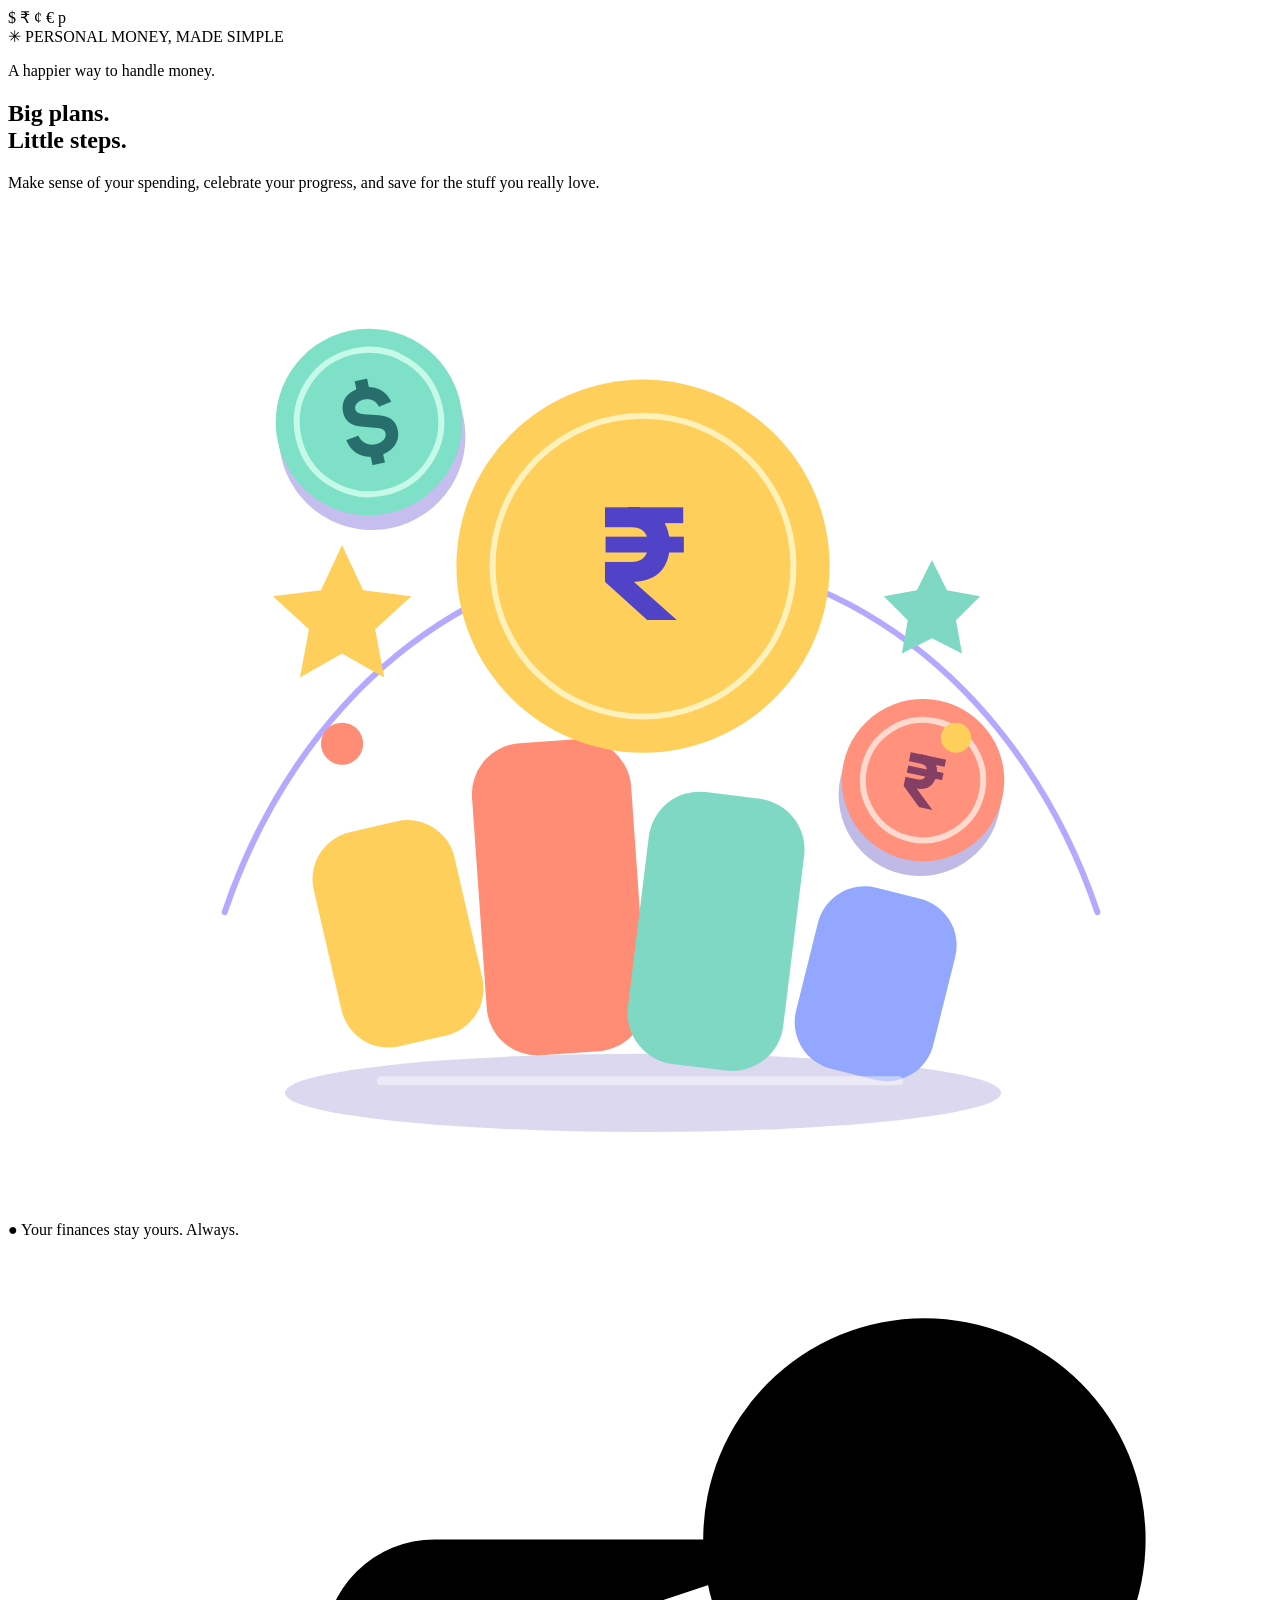
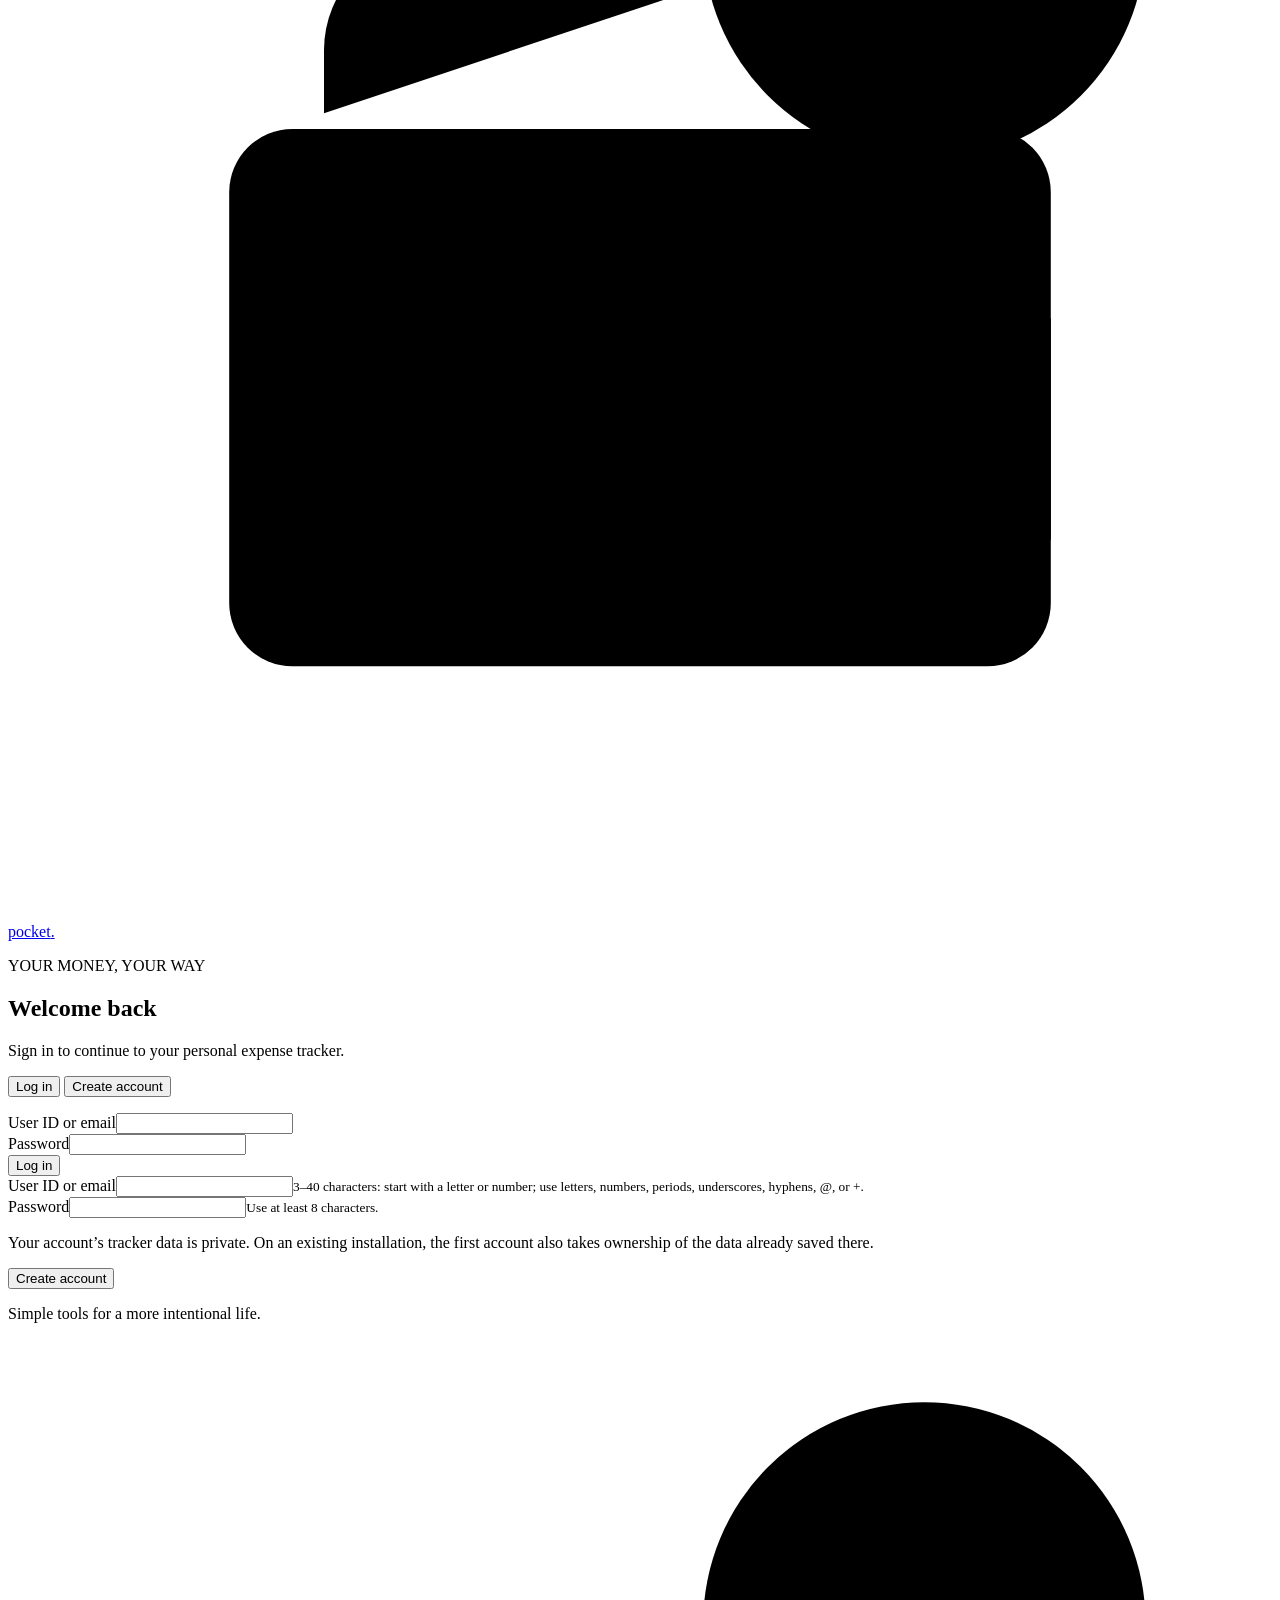
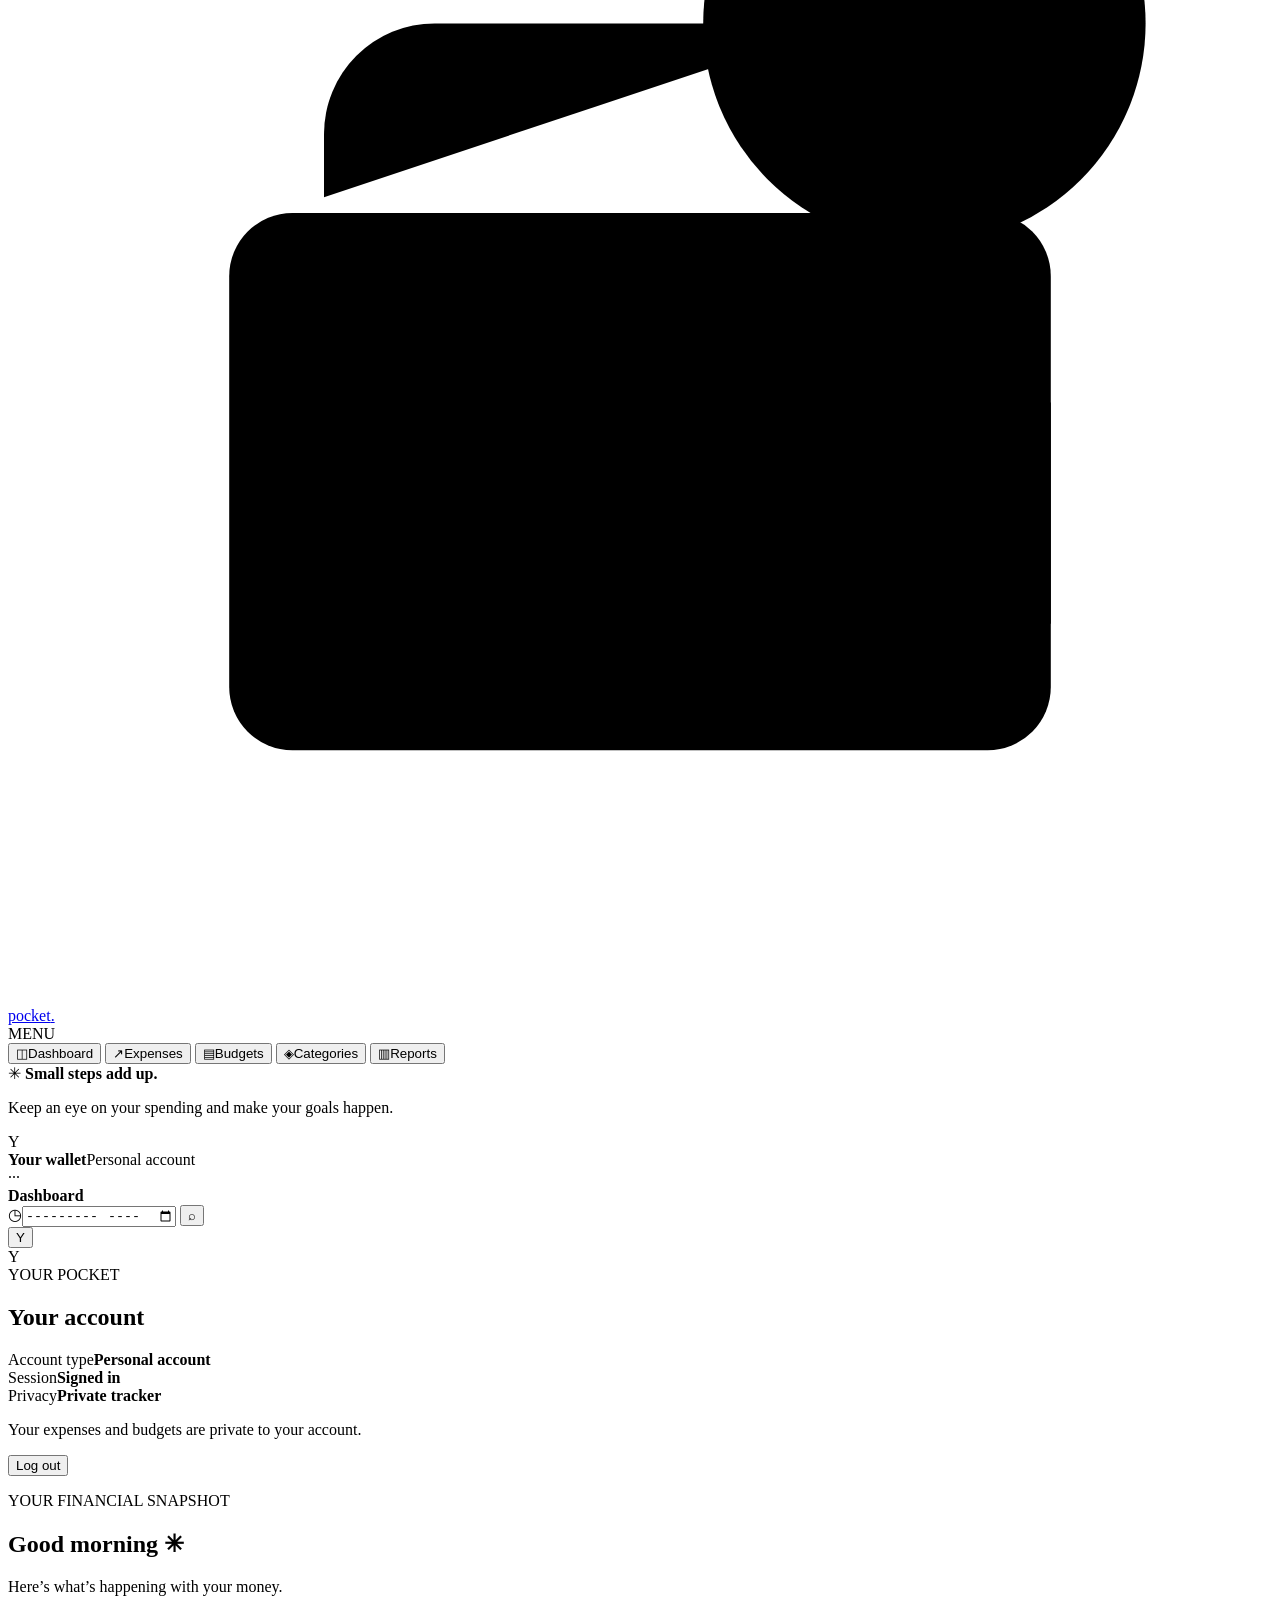
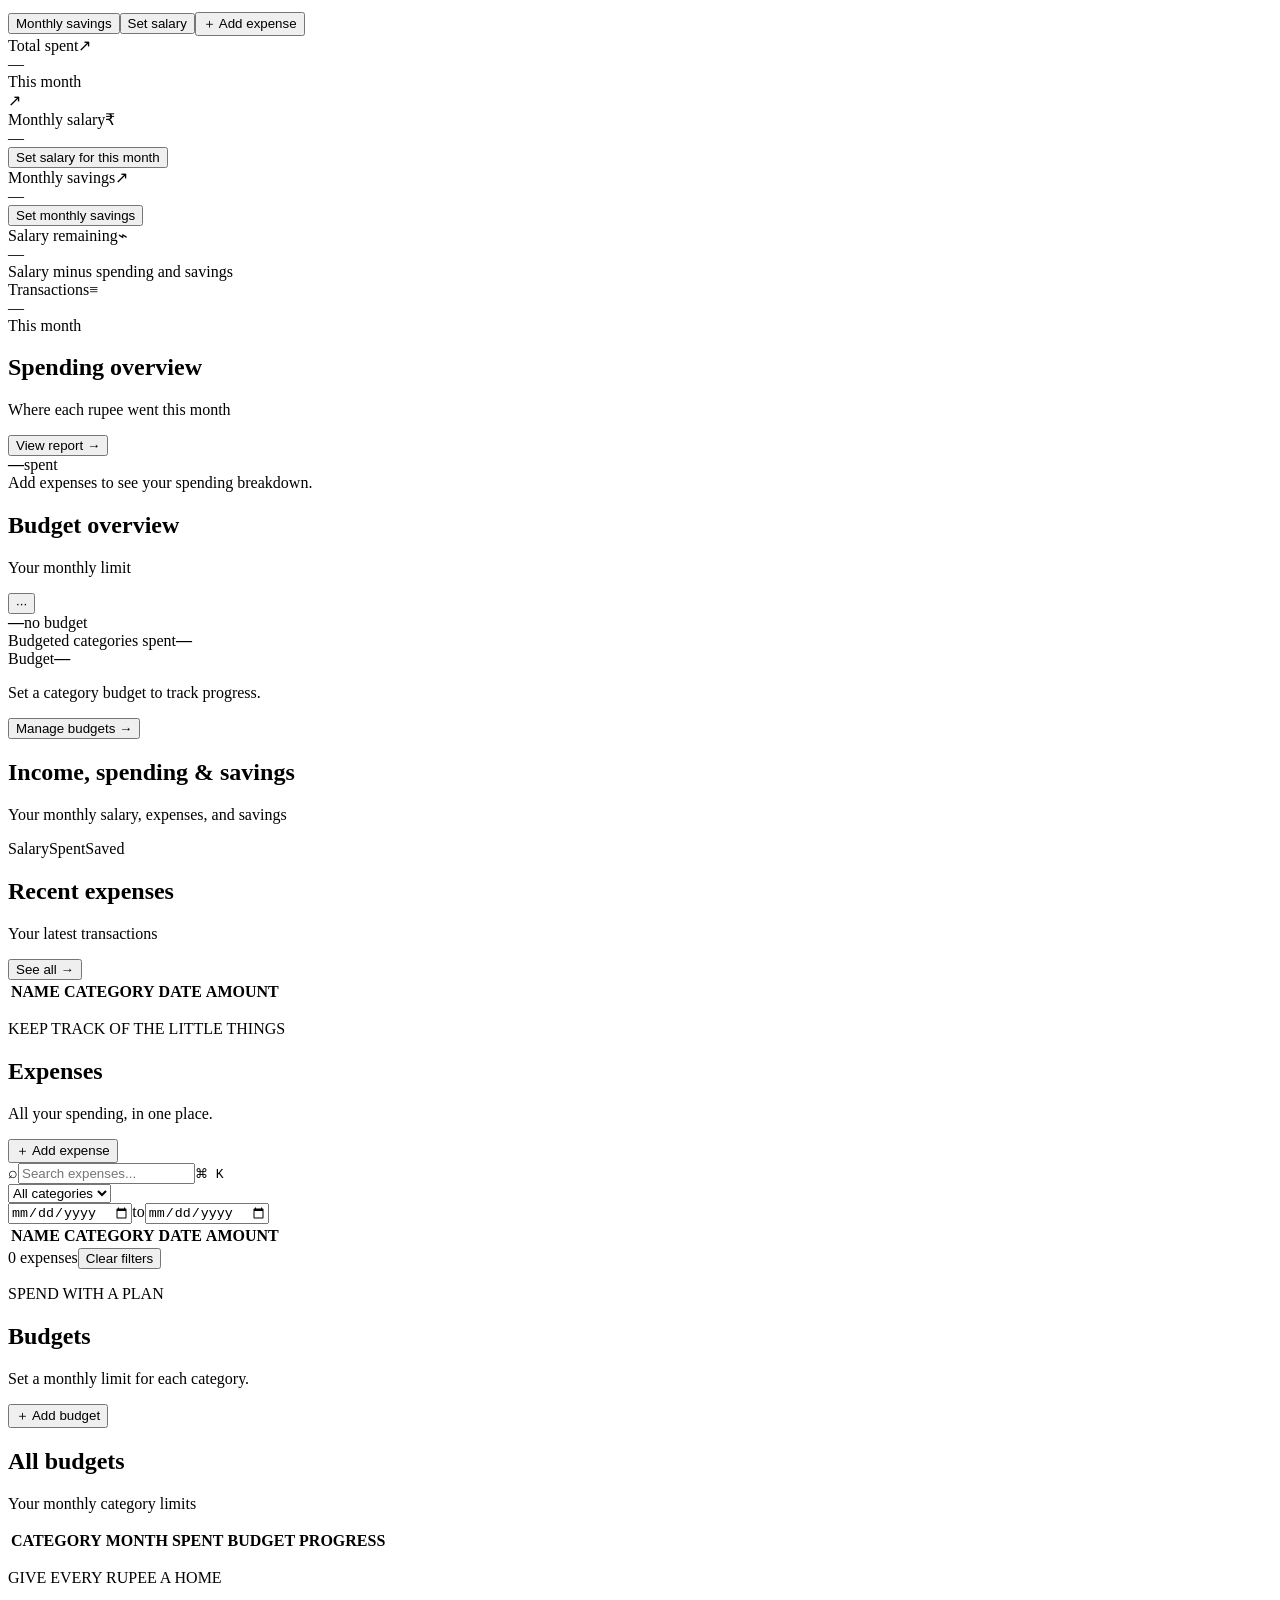
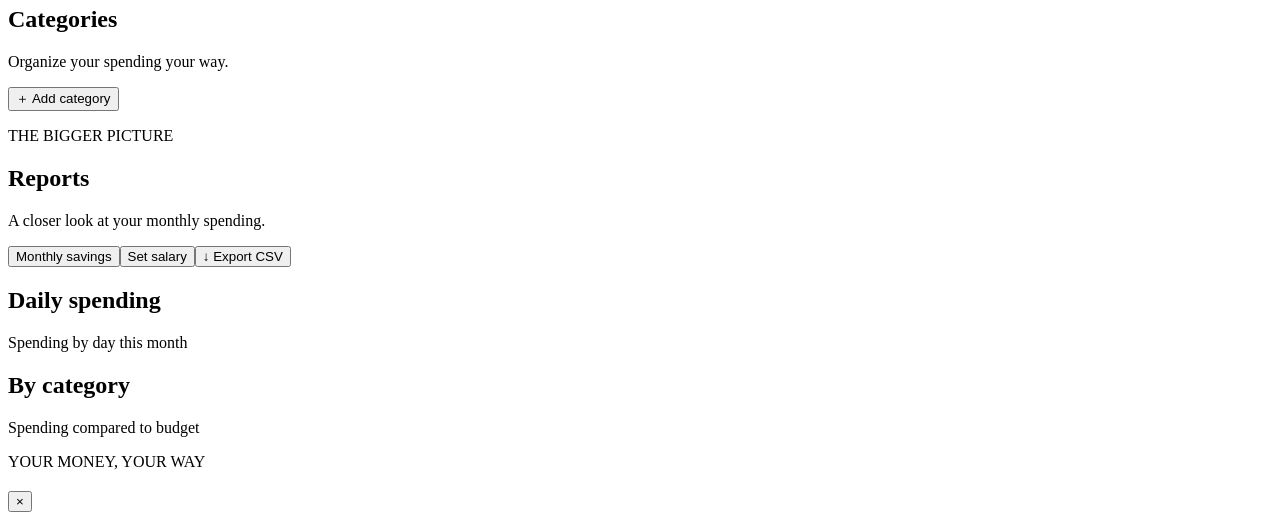
==== static/index.html @ 82951a08 "Initial commit" ====
<!doctype html>
<html lang="en">
  <head>
    <meta charset="UTF-8" />
    <meta name="viewport" content="width=device-width, initial-scale=1.0" />
    <meta name="theme-color" content="#ffffff" />
    <title>Pocket — Expense & Budget Tracker</title>
    <link rel="preconnect" href="https://fonts.googleapis.com" />
    <link rel="preconnect" href="https://fonts.gstatic.com" crossorigin />
    <link href="https://fonts.googleapis.com/css2?family=DM+Sans:wght@400;500;600;700&family=Manrope:wght@400;500;600;700;800&display=swap" rel="stylesheet" />
    <link rel="stylesheet" href="/styles.css" />
  </head>
  <body>
    <section class="auth-screen" id="auth-screen">
      <div class="auth-layout">
        <aside class="auth-story" aria-label="About Pocket">
          <span class="currency-float currency-float-dollar" aria-hidden="true">$</span>
          <span class="currency-float currency-float-rupee" aria-hidden="true">₹</span>
          <span class="currency-float currency-float-cent" aria-hidden="true">¢</span>
          <span class="currency-float currency-float-euro" aria-hidden="true">€</span>
          <span class="currency-float currency-float-paisa" aria-hidden="true">p</span>
          <div class="story-topline"><span class="story-spark">✳</span> PERSONAL MONEY, MADE SIMPLE</div>
          <div class="story-copy">
            <p class="story-kicker">A happier way to handle money.</p>
            <h2>Big plans.<br />Little steps.</h2>
            <p>Make sense of your spending, celebrate your progress, and save for the stuff you really love.</p>
          </div>
          <div class="story-illustration" aria-hidden="true">
            <svg class="story-art" viewBox="0 0 420 330" role="presentation">
              <ellipse cx="211" cy="294" rx="119" ry="13" fill="#382aa5" fill-opacity=".18" />
              <path d="M72 234c24-71 81-118 145-118s121 47 145 118" fill="none" stroke="#b5a8ff" stroke-linecap="round" stroke-width="2" />
              <path d="M91 248c21-48 66-79 126-79s105 31 126 79" fill="none" stroke="#ffffff" stroke-opacity=".22" stroke-linecap="round" stroke-width="2" />
              <rect x="98" y="211" width="48" height="73" rx="16" transform="rotate(-13 98 211)" fill="#ffcf5c" />
              <rect x="153" y="179" width="53" height="104" rx="17" transform="rotate(-4 153 179)" fill="#ff8c75" />
              <rect x="215" y="192" width="52" height="91" rx="17" transform="rotate(7 215 192)" fill="#7ed8c3" />
              <rect x="273" y="222" width="47" height="62" rx="16" transform="rotate(14 273 222)" fill="#93a7ff" />
              <circle cx="211" cy="119" r="62" fill="#ffcf5c" />
              <circle cx="211" cy="119" r="50" fill="none" stroke="#fff1b9" stroke-width="2" />
              <text x="211" y="137" fill="#5143c7" font-family="Manrope, sans-serif" font-size="52" font-weight="800" text-anchor="middle">₹</text>
              <g transform="rotate(-12 121 76)">
                <circle cx="121" cy="76" r="31" fill="#5947d0" fill-opacity=".35" />
                <circle cx="121" cy="71" r="31" fill="#7ee0c6" />
                <circle cx="121" cy="71" r="24" fill="none" stroke="#d7fff2" stroke-opacity=".8" stroke-width="2" />
                <text x="121" y="82" fill="#286e6c" font-family="Manrope, sans-serif" font-size="31" font-weight="800" text-anchor="middle">$</text>
              </g>
              <g transform="rotate(12 303 195)">
                <circle cx="303" cy="195" r="27" fill="#493ab8" fill-opacity=".35" />
                <circle cx="303" cy="190" r="27" fill="#ff917d" />
                <circle cx="303" cy="190" r="20" fill="none" stroke="#ffe2d8" stroke-opacity=".9" stroke-width="2" />
                <text x="303" y="199" fill="#853f65" font-family="Manrope, sans-serif" font-size="24" font-weight="800" text-anchor="middle">₹</text>
              </g>
              <path d="m111 112 7 15 16 2-12 11 3 16-14-8-14 8 3-16-12-11 16-2Z" fill="#ffcf5c" />
              <path d="m307 117 5 10 11 2-8 8 2 11-10-5-10 5 2-11-8-8 11-2Z" fill="#7ed8c3" />
              <circle cx="111" cy="178" r="7" fill="#ff8c75" />
              <circle cx="315" cy="176" r="5" fill="#ffcf5c" />
              <path d="M124 290h172" stroke="#ffffff" stroke-opacity=".45" stroke-linecap="round" stroke-width="3" />
            </svg>
          </div>
          <p class="story-footer"><span>●</span> Your finances stay yours. Always.</p>
        </aside>
        <div class="auth-card">
          <a class="brand auth-brand" href="#" aria-label="Pocket">
            <span class="brand-mark" aria-hidden="true">
              <svg viewBox="0 0 40 40" role="img">
                <path d="M10 14.5v-2A3.5 3.5 0 0 1 13.5 9h13" />
                <path d="M9 15h22a2 2 0 0 1 2 2v13a2 2 0 0 1-2 2H9a2 2 0 0 1-2-2V17a2 2 0 0 1 2-2Z" />
                <path d="M25 21h8v7h-8a3.5 3.5 0 0 1 0-7Z" />
                <circle cx="26" cy="24.5" r="1" class="brand-coin-dot" />
                <circle cx="29" cy="9" r="7" class="brand-coin" />
                <path d="M26 6.5h6M26 8.7h6M27.2 6.6c2.7 0 2.7 4.3 0 4.3h-1l3.7 3.2" class="brand-rupee" />
              </svg>
            </span><span>pocket<span class="brand-dot">.</span></span>
          </a>
          <p class="eyebrow">YOUR MONEY, YOUR WAY</p>
          <h1 id="auth-heading">Welcome back</h1>
          <p class="auth-subheading" id="auth-subheading">Sign in to continue to your personal expense tracker.</p>
          <div class="auth-tabs" role="tablist" aria-label="Account access">
            <button class="auth-tab active" type="button" data-auth-mode="login" role="tab" aria-selected="true">Log in</button>
            <button class="auth-tab" type="button" data-auth-mode="register" role="tab" aria-selected="false">Create account</button>
          </div>
          <p class="auth-message" id="auth-message" role="alert"></p>
          <form id="auth-login-form" class="auth-form">
            <div class="field"><label for="login-user-id">User ID or email</label><input id="login-user-id" name="user_id" autocomplete="username" required /></div>
            <div class="field"><label for="login-password">Password</label><input id="login-password" name="password" type="password" autocomplete="current-password" required /></div>
            <button class="button button-primary full-button" type="submit">Log in</button>
          </form>
          <form id="auth-register-form" class="auth-form hidden">
            <div class="field"><label for="register-user-id">User ID or email</label><input id="register-user-id" name="user_id" autocomplete="username" minlength="3" maxlength="40" required /><small class="form-help">3–40 characters: start with a letter or number; use letters, numbers, periods, underscores, hyphens, @, or +.</small></div>
            <div class="field"><label for="register-password">Password</label><input id="register-password" name="password" type="password" autocomplete="new-password" minlength="8" maxlength="128" required /><small class="form-help">Use at least 8 characters.</small></div>
            <p class="auth-data-note">Your account’s tracker data is private. On an existing installation, the first account also takes ownership of the data already saved there.</p>
            <button class="button button-primary full-button" type="submit">Create account</button>
          </form>
          <p class="auth-footnote">Simple tools for a more intentional life.</p>
        </div>
      </div>
    </section>
    <div class="app-shell hidden" id="app-shell">
      <aside class="sidebar">
        <a class="brand" href="#" data-page="dashboard" aria-label="Pocket home">
          <span class="brand-mark" aria-hidden="true">
            <svg viewBox="0 0 40 40" role="img">
              <path d="M10 14.5v-2A3.5 3.5 0 0 1 13.5 9h13" />
              <path d="M9 15h22a2 2 0 0 1 2 2v13a2 2 0 0 1-2 2H9a2 2 0 0 1-2-2V17a2 2 0 0 1 2-2Z" />
              <path d="M25 21h8v7h-8a3.5 3.5 0 0 1 0-7Z" />
              <circle cx="26" cy="24.5" r="1" class="brand-coin-dot" />
              <circle cx="29" cy="9" r="7" class="brand-coin" />
              <path d="M26 6.5h6M26 8.7h6M27.2 6.6c2.7 0 2.7 4.3 0 4.3h-1l3.7 3.2" class="brand-rupee" />
            </svg>
          </span><span>pocket<span class="brand-dot">.</span></span>
        </a>
        <div class="sidebar-label">MENU</div>
        <nav class="nav-list" aria-label="Main navigation">
          <button class="nav-item active" data-page="dashboard"><span class="nav-icon">◫</span>Dashboard</button>
          <button class="nav-item" data-page="expenses"><span class="nav-icon">↗</span>Expenses</button>
          <button class="nav-item" data-page="budgets"><span class="nav-icon">▤</span>Budgets</button>
          <button class="nav-item" data-page="categories"><span class="nav-icon">◈</span>Categories</button>
          <button class="nav-item" data-page="reports"><span class="nav-icon">▥</span>Reports</button>
        </nav>
        <div class="sidebar-bottom">
          <div class="tip-card">
            <span class="tip-spark">✳</span>
            <strong>Small steps add up.</strong>
            <p>Keep an eye on your spending and make your goals happen.</p>
          </div>
          <div class="profile">
            <div class="avatar">Y</div><div><strong>Your wallet</strong><span>Personal account</span></div>
            <span class="profile-menu">···</span>
          </div>
        </div>
      </aside>

      <main class="main-content">
        <header class="topbar">
          <div class="breadcrumb"><strong id="breadcrumb-page">Dashboard</strong></div>
          <div class="topbar-actions">
            <label class="month-picker"><span>◷</span><input id="month-picker" type="month" aria-label="Select month" /></label>
            <button class="icon-button" id="top-search-button" aria-label="Search expenses">⌕</button>
            <div class="account-menu">
              <button class="top-avatar" id="account-menu-button" type="button" aria-label="Open account information" aria-haspopup="true" aria-expanded="false" aria-controls="account-popover">Y</button>
              <section class="account-popover hidden" id="account-popover" aria-labelledby="account-user-id">
                <div class="account-popover-heading">
                  <span class="account-avatar-large" id="account-avatar-large">Y</span>
                  <div><span class="account-greeting">YOUR POCKET</span><h2 id="account-user-id">Your account</h2></div>
                </div>
                <div class="account-details">
                  <div><span>Account type</span><strong>Personal account</strong></div>
                  <div><span>Session</span><strong><i class="session-indicator"></i>Signed in</strong></div>
                  <div><span>Privacy</span><strong>Private tracker</strong></div>
                </div>
                <p class="account-note">Your expenses and budgets are private to your account.</p>
              </section>
            </div>
            <button class="button button-outline" id="logout-button" type="button">Log out</button>
          </div>
        </header>

        <section class="page-view" id="page-dashboard">
          <div class="page-heading">
            <div><p class="eyebrow" id="today-label">YOUR FINANCIAL SNAPSHOT</p><h1>Good morning <span class="wave">✳</span></h1><p class="subheading">Here’s what’s happening with your money.</p></div>
            <div class="heading-actions"><button class="button button-outline" data-action="set-savings">Monthly savings</button><button class="button button-outline" data-action="set-salary">Set salary</button><button class="button button-primary" data-action="add-expense"><span>＋</span> Add expense</button></div>
          </div>
          <div class="stat-grid">
            <article class="stat-card accent-card"><div class="stat-top"><span>Total spent</span><span class="stat-icon">↗</span></div><div class="stat-value" id="stat-spent">—</div><div class="stat-foot"><span class="dot dot-coral"></span> This month</div><div class="stat-watermark">↗</div></article>
            <article class="stat-card"><div class="stat-top"><span>Monthly salary</span><span class="stat-icon icon-lilac">₹</span></div><div class="stat-value" id="stat-salary">—</div><div class="stat-foot"><span class="dot dot-lilac"></span><button class="stat-link" id="salary-foot" data-action="set-salary">Set salary for this month</button></div></article>
            <article class="stat-card"><div class="stat-top"><span>Monthly savings</span><span class="stat-icon icon-mint">↗</span></div><div class="stat-value" id="stat-savings">—</div><div class="stat-foot"><span class="dot dot-mint"></span><button class="stat-link" id="savings-foot" data-action="set-savings">Set monthly savings</button></div></article>
            <article class="stat-card"><div class="stat-top"><span>Salary remaining</span><span class="stat-icon icon-mint">⌁</span></div><div class="stat-value" id="stat-remaining">—</div><div class="stat-foot"><span class="dot dot-mint"></span><span id="remaining-foot">Salary minus spending and savings</span></div></article>
            <article class="stat-card"><div class="stat-top"><span>Transactions</span><span class="stat-icon icon-yellow">≡</span></div><div class="stat-value" id="stat-count">—</div><div class="stat-foot"><span class="dot dot-yellow"></span> This month</div></article>
          </div>
          <div class="dashboard-grid">
            <article class="panel spending-panel">
              <div class="panel-heading"><div><h2>Spending overview</h2><p>Where each rupee went this month</p></div><button class="text-button" data-page="reports">View report <span>→</span></button></div>
              <div class="chart-area"><div class="donut-wrap"><div class="donut" id="dashboard-donut"><div class="donut-center"><strong id="donut-total">—</strong><span>spent</span></div></div></div><div class="legend" id="dashboard-legend"><div class="empty-note">Add expenses to see your spending breakdown.</div></div></div>
            </article>
            <article class="panel budget-panel">
              <div class="panel-heading"><div><h2>Budget overview</h2><p>Your monthly limit</p></div><button class="more-button" data-page="budgets">···</button></div>
              <div class="budget-circle" id="budget-circle" role="img" aria-label="No budget set"><div><strong id="budget-percent">—</strong><span id="budget-percent-label">no budget</span></div></div>
              <div class="budget-summary"><span><i class="dot dot-coral"></i>Budgeted categories spent</span><strong id="budget-spent">—</strong></div>
              <div class="budget-summary"><span><i class="dot dot-light"></i>Budget</span><strong id="budget-total">—</strong></div>
              <p class="budget-status" id="budget-status">Set a category budget to track progress.</p>
              <button class="button button-soft full-button" data-page="budgets">Manage budgets <span>→</span></button>
            </article>
          </div>
          <article class="panel trend-panel">
            <div class="panel-heading"><div><h2>Income, spending & savings</h2><p>Your monthly salary, expenses, and savings</p></div><div class="trend-legend"><span><i class="trend-key trend-key-income"></i>Salary</span><span><i class="trend-key trend-key-spent"></i>Spent</span><span><i class="trend-key trend-key-savings"></i>Saved</span></div></div>
            <div class="trend-chart" id="trend-chart" aria-label="Monthly salary, spending, and savings for the last six months"></div>
          </article>
          <article class="panel recent-panel">
            <div class="panel-heading"><div><h2>Recent expenses</h2><p>Your latest transactions</p></div><button class="text-button" data-page="expenses">See all <span>→</span></button></div>
            <div class="table-wrap"><table><thead><tr><th>NAME</th><th>CATEGORY</th><th>DATE</th><th>AMOUNT</th><th></th></tr></thead><tbody id="recent-body"></tbody></table></div>
          </article>
        </section>

        <section class="page-view hidden" id="page-expenses">
          <div class="page-heading"><div><p class="eyebrow">KEEP TRACK OF THE LITTLE THINGS</p><h1>Expenses</h1><p class="subheading">All your spending, in one place.</p></div><button class="button button-primary" data-action="add-expense"><span>＋</span> Add expense</button></div>
          <article class="panel list-panel">
            <div class="toolbar"><div class="search-box"><span>⌕</span><input id="expense-search" placeholder="Search expenses..." /><kbd>⌘ K</kbd></div><select id="category-filter" aria-label="Filter by category"><option value="">All categories</option></select><div class="date-filter"><input id="date-from" type="date" aria-label="From date" /><span>to</span><input id="date-to" type="date" aria-label="To date" /></div></div>
            <div class="table-wrap"><table><thead><tr><th>NAME</th><th>CATEGORY</th><th>DATE</th><th>AMOUNT</th><th></th></tr></thead><tbody id="expenses-body"></tbody></table></div>
            <div class="table-footer"><span id="expense-count-label">0 expenses</span><button class="button button-small button-outline" data-action="clear-filters">Clear filters</button></div>
          </article>
        </section>

        <section class="page-view hidden" id="page-budgets">
          <div class="page-heading"><div><p class="eyebrow">SPEND WITH A PLAN</p><h1>Budgets</h1><p class="subheading">Set a monthly limit for each category.</p></div><button class="button button-primary" data-action="add-budget"><span>＋</span> Add budget</button></div>
          <div class="budget-summary-cards" id="budget-summary-cards"></div>
          <article class="panel list-panel"><div class="panel-heading standalone-heading"><div><h2>All budgets</h2><p id="budget-month-label">Your monthly category limits</p></div></div><div class="table-wrap"><table><thead><tr><th>CATEGORY</th><th>MONTH</th><th>SPENT</th><th>BUDGET</th><th>PROGRESS</th><th></th></tr></thead><tbody id="budgets-body"></tbody></table></div></article>
        </section>

        <section class="page-view hidden" id="page-categories">
          <div class="page-heading"><div><p class="eyebrow">GIVE EVERY RUPEE A HOME</p><h1>Categories</h1><p class="subheading">Organize your spending your way.</p></div><button class="button button-primary" data-action="add-category"><span>＋</span> Add category</button></div>
          <div class="category-grid" id="category-grid"></div>
        </section>

        <section class="page-view hidden" id="page-reports">
          <div class="page-heading"><div><p class="eyebrow">THE BIGGER PICTURE</p><h1>Reports</h1><p class="subheading">A closer look at your monthly spending.</p></div><div class="heading-actions"><button class="button button-outline" data-action="set-savings">Monthly savings</button><button class="button button-outline" data-action="set-salary">Set salary</button><button class="button button-outline" id="download-report">↓ Export CSV</button></div></div>
          <div class="report-stats" id="report-stats"></div>
          <div class="report-grid"><article class="panel report-chart-panel"><div class="panel-heading"><div><h2>Daily spending</h2><p>Spending by day this month</p></div></div><div class="bar-chart" id="daily-chart"></div></article><article class="panel report-category-panel"><div class="panel-heading"><div><h2>By category</h2><p>Spending compared to budget</p></div></div><div id="report-categories"></div></article></div>
        </section>
      </main>
    </div>

    <div class="modal-backdrop hidden" id="modal-backdrop">
      <section class="modal" role="dialog" aria-modal="true" aria-labelledby="modal-title">
        <div class="modal-header"><div><p class="eyebrow" id="modal-eyebrow">YOUR MONEY, YOUR WAY</p><h2 id="modal-title"></h2></div><button class="modal-close" id="modal-close" aria-label="Close">×</button></div>
        <div id="modal-content"></div>
      </section>
    </div>
    <div class="toast" id="toast" role="status"></div>
    <script src="/app.js"></script>
  </body>
</html>
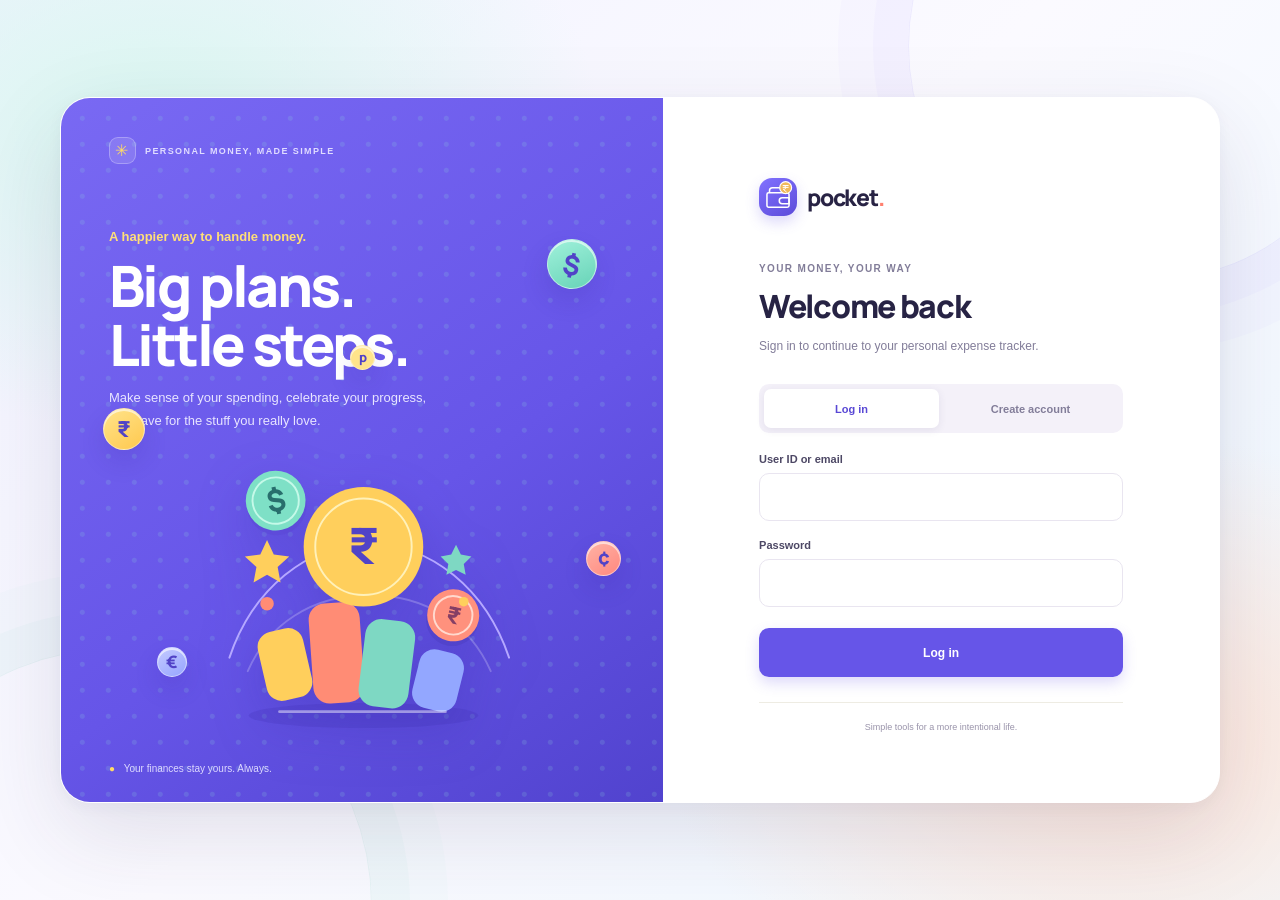
==== commit cf6af196: "Prepare frontend for GitHub Pages" ====
--- a/static/index.html
+++ b/static/index.html
@@ -8,7 +8,7 @@
     <link rel="preconnect" href="https://fonts.googleapis.com" />
     <link rel="preconnect" href="https://fonts.gstatic.com" crossorigin />
     <link href="https://fonts.googleapis.com/css2?family=DM+Sans:wght@400;500;600;700&family=Manrope:wght@400;500;600;700;800&display=swap" rel="stylesheet" />
-    <link rel="stylesheet" href="/styles.css" />
+    <link rel="stylesheet" href="styles.css" />
   </head>
   <body>
     <section class="auth-screen" id="auth-screen">
@@ -225,6 +225,6 @@
       </section>
     </div>
     <div class="toast" id="toast" role="status"></div>
-    <script src="/app.js"></script>
+    <script src="app.js"></script>
   </body>
 </html>
--- a/static/styles.css
+++ b/static/styles.css
@@ -0,0 +1,1788 @@
+:root {
+  font-family: "DM Sans", sans-serif;
+  color: #242633;
+  background: #f7f8fc;
+  font-synthesis: none;
+  text-rendering: optimizeLegibility;
+  --ink: #242633;
+  --muted: #9295a4;
+  --line: #eeeff4;
+  --purple: #7063e8;
+  --purple-dark: #5f52d6;
+  --coral: #f18b75;
+  --surface: #fff;
+}
+
+* { box-sizing: border-box; }
+body { margin: 0; min-width: 320px; min-height: 100vh; }
+button, input, select { font: inherit; }
+button { cursor: pointer; }
+button:focus-visible, input:focus-visible, select:focus-visible { outline: 3px solid #aaa2ff; outline-offset: 2px; }
+.hidden { display: none !important; }
+.app-shell { min-height: 100vh; }
+.auth-screen { display: grid; min-height: 100vh; place-items: center; padding: 24px; background: radial-gradient(ellipse at top left, #eeecff 0, transparent 42%), #f7f8fc; }
+.auth-card { width: min(100%, 420px); padding: 32px; border: 1px solid #efeff4; border-radius: 16px; background: white; box-shadow: 0 18px 55px #302a6810; }
+.auth-brand { margin: 0 0 35px; }
+.auth-card h1 { margin-bottom: 8px; }
+.auth-subheading { margin: 0; color: #9295a4; font-size: 12px; line-height: 1.6; }
+.auth-tabs { display: grid; grid-template-columns: 1fr 1fr; gap: 5px; margin: 24px 0 20px; padding: 4px; border-radius: 9px; background: #f5f5f9; }
+.auth-tab { min-height: 36px; border: 0; border-radius: 7px; background: transparent; color: #858694; font-size: 11px; font-weight: 600; }
+.auth-tab.active { background: white; color: var(--purple); box-shadow: 0 1px 4px #26243b12; }
+.auth-message { min-height: 0; margin: 0; color: #a63d3d; font-size: 11px; line-height: 1.5; }
+.auth-message:not(:empty) { margin: -5px 0 14px; }
+.auth-form { display: grid; gap: 16px; }
+.auth-form .field { gap: 8px; }
+.auth-form .field label { font-size: 11px; }
+.auth-form .field input { min-height: 43px; font-size: 12px; }
+.auth-data-note { margin: 0; color: #9295a4; font-size: 10px; line-height: 1.6; }
+.auth-form .full-button { width: 100%; margin-top: 4px; }
+.sidebar { position: fixed; inset: 0 auto 0 0; z-index: 4; display: flex; width: 248px; flex-direction: column; padding: 28px 18px 16px; background: #fff; border-right: 1px solid #f0f0f4; }
+.brand { display: flex; align-items: center; gap: 10px; margin: 0 0 51px 8px; color: #292a37; font: 800 23px Manrope, sans-serif; letter-spacing: -1.1px; text-decoration: none; }
+.brand-mark { display: grid; width: 38px; height: 38px; flex: 0 0 auto; place-items: center; border-radius: 12px; background: linear-gradient(145deg, #8074f0, #6255d7); box-shadow: 0 4px 10px #7063e82e; }
+.brand-mark svg { width: 34px; height: 34px; overflow: visible; fill: none; stroke: #fff; stroke-linecap: round; stroke-linejoin: round; stroke-width: 1.8; }
+.brand-mark .brand-coin { fill: #f0b95b; stroke: #fff; stroke-width: 1.4; }
+.brand-mark .brand-rupee { stroke: #fff; stroke-width: 1.15; }
+.brand-mark .brand-coin-dot { fill: #7063e8; stroke: none; }
+.brand-dot { color: var(--purple); }
+.sidebar-label, .eyebrow { color: #a3a4b1; font-size: 10px; font-weight: 700; letter-spacing: 1.35px; }
+.sidebar-label { margin: 0 0 12px 11px; }
+.nav-list { display: grid; gap: 5px; }
+.nav-item { display: flex; height: 45px; align-items: center; gap: 13px; padding: 0 13px; border: 0; border-radius: 9px; background: transparent; color: #818493; font-size: 13px; font-weight: 600; text-align: left; transition: background .18s, color .18s; }
+.nav-item:hover { background: #f8f7ff; color: var(--purple); }
+.nav-item.active { color: var(--purple); background: #f0efff; }
+.nav-icon { width: 18px; font-size: 18px; text-align: center; }
+.sidebar-bottom { margin-top: auto; }
+.tip-card { position: relative; overflow: hidden; margin: 0 2px 20px; padding: 17px 15px 14px; border-radius: 12px; background: #f5f3ff; }
+.tip-card::after { position: absolute; right: -19px; bottom: -37px; width: 100px; height: 100px; border: 1px solid #e5e0ff; border-radius: 50%; content: ""; }
+.tip-spark { display: block; margin-bottom: 12px; color: var(--purple); font-size: 20px; }
+.tip-card strong { font: 700 12px Manrope, sans-serif; }
+.tip-card p { margin: 6px 0 0; color: #9291a1; font-size: 10px; line-height: 1.7; }
+.profile { display: flex; align-items: center; gap: 10px; padding: 14px 3px 2px; border-top: 1px solid var(--line); }
+.avatar, .top-avatar { display: grid; flex: 0 0 auto; place-items: center; border-radius: 50%; background: #eeeaff; color: var(--purple); font-weight: 700; }
+.avatar { width: 34px; height: 34px; font-size: 13px; }
+.profile strong, .profile span { display: block; }
+.profile strong { font-size: 11px; }
+.profile div:nth-child(2) span { margin-top: 3px; color: #a3a4b1; font-size: 10px; }
+.profile-menu { margin-left: auto; color: #444a8f; font-size: 20px; }
+.main-content { min-height: 100vh; margin-left: 248px; padding: 0 48px 60px; }
+.topbar { display: flex; height: 78px; align-items: center; justify-content: space-between; border-bottom: 1px solid #eeeeF3; }
+.breadcrumb { color: #999ba8; font-size: 11px; }
+.breadcrumb span { margin: 0 8px; color: #c3c4ce; }
+.breadcrumb strong { color: #454653; font-weight: 600; }
+.topbar-actions { display: flex; align-items: center; gap: 16px; }
+.month-picker { display: flex; height: 36px; align-items: center; gap: 8px; padding: 0 10px; border: 1px solid #ebebf1; border-radius: 8px; color: #878998; font-size: 15px; }
+.month-picker input { width: 113px; border: 0; background: transparent; color: #535563; font-size: 11px; }
+.icon-button { width: 34px; height: 34px; border: 0; border-radius: 8px; background: transparent; color: #757789; font-size: 23px; }
+.icon-button:hover { background: #f0efff; color: var(--purple); }
+.top-avatar { width: 33px; height: 33px; font-size: 12px; }
+.page-view { max-width: 1240px; margin: 0 auto; animation: appear .2s ease-out; }
+.page-view.hidden, .modal-backdrop.hidden { display: none; }
+@keyframes appear { from { opacity: .5; transform: translateY(4px); } to { opacity: 1; transform: translateY(0); } }
+.page-heading { display: flex; align-items: center; justify-content: space-between; gap: 20px; margin: 34px 0 25px; }
+.eyebrow { margin: 0 0 8px; }
+h1, h2, p { margin-top: 0; }
+h1 { margin-bottom: 6px; font: 800 27px Manrope, sans-serif; letter-spacing: -.8px; }
+.wave { display: inline-block; color: #f2b958; font-size: 22px; transform: rotate(-15deg); }
+.subheading { margin-bottom: 0; color: #999ba8; font-size: 12px; }
+.button { display: inline-flex; min-height: 39px; align-items: center; justify-content: center; gap: 8px; padding: 0 15px; border: 1px solid transparent; border-radius: 8px; font-size: 11px; font-weight: 700; transition: .15s ease; }
+.button-primary { color: white; background: var(--purple); box-shadow: 0 4px 9px #7063e82b; }
+.button-primary:hover { background: var(--purple-dark); transform: translateY(-1px); }
+.button-primary span { font-size: 17px; font-weight: 400; }
+.button-outline { border-color: #e9e9f0; background: white; color: #636574; }
+.button-outline:hover { border-color: #cbc6ff; color: var(--purple); }
+.button-soft { color: var(--purple); background: #f1f0ff; }
+.button-soft:hover { background: #e9e7ff; }
+.button-small { min-height: 31px; padding: 0 10px; font-size: 10px; }
+.heading-actions { display: flex; align-items: center; gap: 8px; }
+.stat-grid { display: grid; grid-template-columns: repeat(5, minmax(0, 1fr)); gap: 15px; }
+.stat-card { position: relative; overflow: hidden; min-height: 138px; padding: 17px 18px; border: 1px solid #efeff4; border-radius: 11px; background: white; }
+.accent-card { border-color: #7063e8; background: var(--purple); color: #fff; }
+.stat-top { display: flex; align-items: center; justify-content: space-between; color: #8d8f9e; font-size: 11px; font-weight: 500; }
+.accent-card .stat-top { color: #e0ddff; }
+.stat-icon { display: grid; width: 26px; height: 26px; place-items: center; border-radius: 8px; background: #fff0ec; color: #ed886f; font-size: 14px; }
+.icon-lilac { background: #f0eeff; color: #8174eb; }
+.icon-mint { background: #eaf8f1; color: #66b995; }
+.icon-yellow { background: #fff6df; color: #d9ac46; }
+.stat-value { margin: 13px 0 10px; font: 800 23px Manrope, sans-serif; letter-spacing: -.7px; }
+.stat-foot { display: flex; align-items: center; gap: 6px; color: #a0a1ac; font-size: 9px; }
+.stat-link { padding: 0; border: 0; background: transparent; color: inherit; font-size: inherit; text-align: left; }
+.stat-link:hover { color: var(--purple); text-decoration: underline; }
+.accent-card .stat-foot { color: #e0ddff; }
+.dot { display: inline-block; width: 7px; height: 7px; flex: 0 0 auto; border-radius: 50%; }
+.dot-coral { background: var(--coral); }
+.dot-lilac { background: #9388f1; }
+.dot-mint { background: #76c6a2; }
+.dot-yellow { background: #e5bd58; }
+.dot-light { background: #d8d9e3; }
+.stat-watermark { position: absolute; right: 13px; bottom: -11px; color: #ffffff16; font-size: 83px; transform: rotate(-28deg); }
+.dashboard-grid { display: grid; grid-template-columns: minmax(0, 1.7fr) minmax(255px, .9fr); gap: 16px; margin-top: 17px; }
+.panel { border: 1px solid #efeff4; border-radius: 11px; background: var(--surface); }
+.spending-panel, .budget-panel { min-height: 270px; padding: 20px; }
+.panel-heading { display: flex; align-items: flex-start; justify-content: space-between; gap: 12px; }
+.panel-heading h2 { margin: 0 0 5px; font: 700 13px Manrope, sans-serif; letter-spacing: -.15px; }
+.panel-heading p { margin: 0; color: #a0a1ad; font-size: 10px; }
+.text-button, .more-button { border: 0; background: transparent; color: var(--purple); font-size: 10px; font-weight: 600; }
+.text-button span { margin-left: 5px; font-size: 15px; vertical-align: -1px; }
+.more-button { color: #9092a0; font-size: 19px; letter-spacing: 1px; }
+.chart-area { display: flex; min-height: 190px; align-items: center; justify-content: center; gap: 42px; }
+.donut-wrap { display: grid; width: 155px; height: 155px; flex: 0 0 auto; place-items: center; }
+.donut { display: grid; width: 150px; height: 150px; place-items: center; border-radius: 50%; background: conic-gradient(#eeeff4 0 100%); }
+.donut-center { display: flex; width: 104px; height: 104px; flex-direction: column; align-items: center; justify-content: center; border-radius: 50%; background: #fff; }
+.donut-center strong { max-width: 90px; overflow: hidden; font: 800 19px Manrope, sans-serif; letter-spacing: -.7px; text-overflow: ellipsis; }
+.donut-center span, .budget-circle span { margin-top: 3px; color: #a0a1ad; font-size: 9px; }
+.legend { display: grid; min-width: 145px; gap: 11px; }
+.legend-item { display: flex; align-items: center; gap: 7px; color: #777988; font-size: 10px; }
+.legend-item strong { margin-left: auto; color: #454653; font-size: 10px; }
+.legend-item strong small { color: #a0a1ad; font-size: 8px; font-weight: 500; }
+.empty-note { max-width: 190px; color: #a0a1ad; font-size: 10px; line-height: 1.6; }
+.budget-panel { display: flex; flex-direction: column; }
+.budget-circle { display: grid; width: 114px; height: 114px; flex: 0 0 auto; place-items: center; align-self: center; margin: 12px auto 11px; border-radius: 50%; background: conic-gradient(var(--purple) 0deg, #eeeff4 0deg); }
+.budget-circle > div { display: flex; width: 90px; height: 90px; flex-direction: column; align-items: center; justify-content: center; border-radius: 50%; background: white; }
+.budget-circle strong { font: 800 21px Manrope, sans-serif; }
+.budget-summary { display: flex; align-items: center; justify-content: space-between; margin: 5px 4px; color: #9294a2; font-size: 10px; }
+.budget-summary > span { display: flex; align-items: center; gap: 6px; }
+.budget-summary strong { color: #444653; font-size: 10px; }
+.budget-status { margin: 5px 4px 9px; color: #9294a2; font-size: 9px; line-height: 1.45; text-align: center; }
+.budget-status.over-budget { color: #d97868; }
+.full-button { width: 100%; min-height: 33px; margin-top: auto; font-size: 10px; }
+.full-button span { margin-left: 4px; font-size: 14px; }
+.recent-panel { margin-top: 16px; padding: 19px 20px 0; }
+.trend-panel { margin-top: 16px; padding: 19px 20px 14px; }
+.trend-legend { display: flex; align-items: center; gap: 14px; color: #898b99; font-size: 9px; }
+.trend-legend span { display: flex; align-items: center; gap: 6px; }
+.trend-key { width: 8px; height: 8px; border-radius: 3px; }
+.trend-key-income, .trend-bar-income { background: #a39af5; }
+.trend-key-spent, .trend-bar-spent { background: #f09a82; }
+.trend-key-savings, .trend-bar-savings { background: #76c6a2; }
+.trend-chart { display: flex; height: 160px; align-items: stretch; justify-content: space-around; gap: 12px; margin-top: 18px; padding: 0 12px; border-bottom: 1px solid #f0f0f4; }
+.trend-group { display: flex; min-width: 30px; flex: 1; flex-direction: column; align-items: center; justify-content: flex-end; }
+.trend-bars { display: flex; width: min(100%, 48px); height: 132px; align-items: flex-end; justify-content: center; gap: 3px; }
+.trend-bar { width: min(34%, 15px); min-height: 0; border-radius: 4px 4px 0 0; transition: height .25s ease; }
+.trend-month { height: 25px; padding-top: 7px; color: #9294a2; font-size: 9px; white-space: nowrap; }
+.table-wrap { overflow-x: auto; width: 100%; }
+table { width: 100%; border-collapse: collapse; text-align: left; }
+thead th { padding: 16px 10px 11px; border-bottom: 1px solid #f0f0f4; color: #a3a4b1; font-size: 8px; font-weight: 700; letter-spacing: .9px; white-space: nowrap; }
+thead th:first-child, tbody td:first-child { padding-left: 2px; }
+tbody td { height: 52px; padding: 8px 10px; border-bottom: 1px solid #f4f4f7; color: #777988; font-size: 10px; white-space: nowrap; }
+tbody tr:last-child td { border-bottom: 0; }
+.expense-name { display: flex; align-items: center; gap: 9px; color: #424451; font-weight: 600; }
+.expense-symbol { display: grid; width: 31px; height: 31px; place-items: center; border-radius: 9px; font-size: 13px; }
+.amount-cell { color: #414350; font-weight: 700; }
+.category-pill { display: inline-flex; align-items: center; gap: 6px; padding: 5px 8px; border-radius: 20px; background: #f6f6f9; color: #717382; font-size: 9px; }
+.row-actions { display: flex; justify-content: flex-end; gap: 3px; }
+.row-action { width: 27px; height: 27px; border: 0; border-radius: 6px; background: transparent; color: #a0a1ad; font-size: 14px; }
+.row-action:hover { background: #f0efff; color: var(--purple); }
+.toolbar { display: flex; flex-wrap: wrap; align-items: center; gap: 9px; padding: 18px 0 12px; }
+.search-box { display: flex; height: 35px; min-width: 200px; flex: 1; align-items: center; gap: 8px; padding: 0 10px; border: 1px solid #ececf2; border-radius: 7px; color: #9a9ba7; }
+.search-box input { width: 100%; min-width: 60px; border: 0; outline: 0; color: #454653; font-size: 10px; }
+.search-box input::placeholder { color: #aaabb5; }
+kbd { padding: 2px 5px; border: 1px solid #eeeff4; border-radius: 4px; color: #a1a2ae; font-size: 8px; white-space: nowrap; }
+.toolbar select, .date-filter { height: 35px; border: 1px solid #ececf2; border-radius: 7px; background: #fff; color: #777988; font-size: 10px; }
+.toolbar select { min-width: 123px; padding: 0 10px; }
+.date-filter { display: flex; align-items: center; gap: 6px; padding: 0 8px; }
+.date-filter input { width: 106px; border: 0; color: #777988; font-size: 9px; }
+.date-filter span { color: #b0b1bb; font-size: 9px; }
+.list-panel { padding: 0 20px; }
+.table-footer { display: flex; min-height: 48px; align-items: center; justify-content: space-between; border-top: 1px solid #f1f1f5; color: #a0a1ad; font-size: 9px; }
+.empty-row { height: 100px; color: #a0a1ad; text-align: center; }
+.standalone-heading { padding: 19px 0 2px; }
+.budget-summary-cards, .report-stats { display: grid; grid-template-columns: repeat(3, minmax(0, 1fr)); gap: 14px; margin-bottom: 16px; }
+.report-stats { grid-template-columns: repeat(4, minmax(0, 1fr)); }
+.mini-stat { padding: 17px 18px; border: 1px solid #efeff4; border-radius: 10px; background: white; }
+.mini-stat span { display: block; margin-bottom: 9px; color: #9a9ba8; font-size: 10px; }
+.mini-stat strong { font: 800 20px Manrope, sans-serif; }
+.mini-stat small { display: block; margin-top: 5px; color: #aaaab5; font-size: 9px; }
+.progress-track { overflow: hidden; width: 100%; height: 6px; border-radius: 5px; background: #f0f0f4; }
+.progress-fill { height: 100%; border-radius: inherit; background: var(--purple); }
+.progress-fill.over { background: #ed806f; }
+.category-grid { display: grid; grid-template-columns: repeat(3, minmax(0, 1fr)); gap: 14px; }
+.category-card { display: flex; min-height: 96px; align-items: center; gap: 13px; padding: 17px; border: 1px solid #efeff4; border-radius: 11px; background: white; }
+.category-open { display: flex; min-width: 0; flex: 1; align-items: center; gap: 13px; padding: 0; border: 0; background: transparent; color: inherit; text-align: left; }
+.category-open:hover .category-history-hint, .category-open:focus-visible .category-history-hint { text-decoration: underline; }
+.category-swatch { display: grid; width: 42px; height: 42px; flex: 0 0 auto; place-items: center; border-radius: 12px; font-size: 18px; }
+.category-card strong { display: block; color: #454653; font-size: 11px; }
+.category-info { min-width: 0; }
+.category-info > span { display: block; margin-top: 5px; color: #a0a1ad; font-size: 9px; }
+.category-info > .category-history-hint { margin-top: 8px; color: var(--purple); font-size: 9px; font-weight: 600; }
+.category-card .row-action { margin-left: auto; }
+.budget-history-summary { display: grid; grid-template-columns: 1fr 1fr; gap: 10px; margin-bottom: 15px; }
+.budget-history-summary > div { padding: 13px; border: 1px solid #efeff4; border-radius: 8px; background: #fbfbfd; }
+.budget-history-summary span, .budget-history-summary strong { display: block; }
+.budget-history-summary span { margin-bottom: 7px; color: #9698a5; font-size: 9px; }
+.budget-history-summary strong { color: #444653; font: 700 14px Manrope, sans-serif; }
+.budget-history-table { max-height: 300px; }
+.budget-history-table thead { position: sticky; top: 0; background: white; }
+.budget-history-table thead th { padding: 11px 7px; }
+.budget-history-table tbody td { padding: 8px 7px; font-size: 9px; }
+.history-section-title { margin: 17px 0 4px; color: #555765; font: 700 11px Manrope, sans-serif; }
+.history-description { display: block; max-width: 190px; margin-top: 4px; overflow: hidden; color: #9b9daa; font-size: 8px; text-overflow: ellipsis; }
+.history-percent { display: inline-flex; padding: 4px 6px; border-radius: 20px; background: #f0efff; color: var(--purple); font-size: 9px; font-weight: 600; }
+.history-percent.over { background: #fff0ec; color: #dd7564; }
+.amount-over { color: #dd7564 !important; }
+.history-empty { padding: 28px 12px; border: 1px dashed #e7e7ef; border-radius: 8px; color: #9496a3; font-size: 11px; text-align: center; }
+.report-grid { display: grid; grid-template-columns: minmax(0, 1.15fr) minmax(300px, .85fr); gap: 15px; }
+.report-chart-panel, .report-category-panel { min-height: 275px; padding: 20px; }
+.bar-chart { display: flex; height: 195px; align-items: flex-end; gap: 5px; padding: 18px 0 22px; }
+.bar-column { display: flex; height: 100%; min-width: 8px; flex: 1; flex-direction: column; align-items: center; justify-content: flex-end; gap: 6px; }
+.bar { width: min(100%, 16px); min-height: 2px; border-radius: 4px 4px 1px 1px; background: #a49af5; }
+.bar-label { color: #a0a1ad; font-size: 8px; }
+.report-category-row { padding: 13px 0; border-bottom: 1px solid #f1f1f5; }
+.report-category-row:last-child { border-bottom: 0; }
+.report-row-top { display: flex; align-items: center; justify-content: space-between; margin-bottom: 9px; color: #6f7180; font-size: 10px; }
+.report-row-top strong { color: #454653; }
+.modal-backdrop { position: fixed; inset: 0; z-index: 10; display: grid; place-items: center; overflow-y: auto; padding: 20px; background: #27263866; backdrop-filter: blur(3px); }
+.modal { width: min(100%, 475px); max-height: calc(100vh - 40px); overflow-y: auto; padding: 24px; border-radius: 15px; background: white; box-shadow: 0 18px 70px #28244230; animation: appear .18s ease-out; }
+.modal-header { display: flex; align-items: flex-start; justify-content: space-between; margin-bottom: 21px; }
+.modal-header h2 { margin: 0; font: 800 20px Manrope, sans-serif; letter-spacing: -.5px; }
+.modal-close { width: 30px; height: 30px; border: 0; border-radius: 8px; background: #f5f5f8; color: #737584; font-size: 20px; }
+.form-grid { display: grid; grid-template-columns: 1fr 1fr; gap: 15px 12px; }
+.field { display: grid; gap: 7px; }
+.field.full { grid-column: 1 / -1; }
+.field label { color: #646674; font-size: 10px; font-weight: 600; }
+.field input, .field select, .field textarea { width: 100%; min-height: 39px; padding: 9px 10px; border: 1px solid #e9e9f0; border-radius: 7px; background: #fff; color: #454653; font-size: 11px; }
+.field textarea { min-height: 78px; resize: vertical; }
+.reset-warning { gap: 10px; padding: 12px; border: 1px solid #f1d1cc; border-radius: 8px; background: #fff8f6; }
+.reset-warning > p { margin: 0; color: #9a554d; font-size: 10px; line-height: 1.55; }
+.reset-confirmation { display: flex; align-items: flex-start; gap: 8px; color: #6f4742; font-size: 10px; font-weight: 600; line-height: 1.5; }
+.reset-confirmation input { width: 14px; height: 14px; flex: 0 0 auto; margin: 1px 0 0; accent-color: #d97868; }
+.modal-actions { display: flex; justify-content: flex-end; gap: 8px; margin-top: 20px; }
+.detail-amount { margin: 3px 0 17px; color: var(--purple); font: 800 30px Manrope, sans-serif; }
+.detail-grid { display: grid; grid-template-columns: 1fr 1fr; gap: 16px; padding: 16px 0; border-top: 1px solid #f0f0f4; border-bottom: 1px solid #f0f0f4; }
+.detail-item span { display: block; margin-bottom: 6px; color: #a0a1ad; font-size: 9px; }
+.detail-item strong { color: #4a4b58; font-size: 11px; font-weight: 600; }
+.detail-description { margin: 15px 0 0; color: #858694; font-size: 11px; line-height: 1.6; }
+.toast { position: fixed; right: 25px; bottom: 24px; z-index: 20; max-width: min(400px, calc(100vw - 40px)); padding: 12px 16px; border-radius: 9px; background: #302f42; color: white; font-size: 11px; opacity: 0; pointer-events: none; transform: translateY(8px); transition: .2s ease; }
+.toast.show { opacity: 1; transform: translateY(0); }
+.toast.error { background: #a63d3d; }
+
+@media (max-width: 1100px) {
+  .main-content { padding-right: 28px; padding-left: 28px; }
+  .sidebar { width: 220px; }
+  .main-content { margin-left: 220px; }
+  .stat-grid { grid-template-columns: repeat(2, minmax(0, 1fr)); }
+}
+@media (max-width: 760px) {
+  .sidebar { position: static; width: 100%; height: auto; padding: 12px 14px; border-right: 0; border-bottom: 1px solid var(--line); }
+  .brand { margin: 0 0 12px 2px; font-size: 20px; }
+  .brand-mark { width: 34px; height: 34px; border-radius: 11px; }
+  .brand-mark svg { width: 31px; height: 31px; }
+  .sidebar-label, .sidebar-bottom { display: none; }
+  .nav-list { display: flex; overflow-x: auto; gap: 4px; }
+  .nav-item { height: 37px; flex: 0 0 auto; gap: 7px; padding: 0 10px; font-size: 10px; }
+  .nav-icon { font-size: 14px; }
+  .main-content { margin-left: 0; padding: 0 16px 35px; }
+  .topbar { height: 58px; }
+  .topbar-actions { gap: 8px; }
+  .month-picker { height: 32px; }
+  .month-picker input { width: 100px; }
+  .page-heading { align-items: flex-start; margin: 26px 0 19px; }
+  .heading-actions { flex-wrap: wrap; justify-content: flex-end; }
+  h1 { font-size: 23px; }
+  .subheading { max-width: 280px; line-height: 1.5; }
+  .button { min-height: 36px; padding: 0 11px; font-size: 10px; }
+  .dashboard-grid, .report-grid { grid-template-columns: 1fr; }
+  .spending-panel { min-height: 250px; }
+  .budget-panel { min-height: 255px; }
+  .category-grid { grid-template-columns: repeat(2, minmax(0, 1fr)); }
+  .budget-summary-cards, .report-stats { grid-template-columns: repeat(2, minmax(0, 1fr)); gap: 8px; }
+  .mini-stat { padding: 13px; }
+  .mini-stat strong { font-size: 16px; }
+}
+@media (max-width: 480px) {
+  .auth-card { padding: 25px 21px; }
+  .stat-grid { gap: 9px; }
+  .stat-card { min-height: 120px; padding: 13px; }
+  .stat-value { font-size: 19px; }
+  .chart-area { gap: 12px; }
+  .donut-wrap { width: 125px; height: 125px; }
+  .donut { width: 122px; height: 122px; }
+  .donut-center { width: 85px; height: 85px; }
+  .donut-center strong { font-size: 15px; }
+  .legend { min-width: 120px; gap: 9px; }
+  .legend-item { font-size: 9px; }
+  .legend-item strong { font-size: 9px; }
+  .category-grid { grid-template-columns: 1fr; }
+  .budget-summary-cards, .report-stats { grid-template-columns: 1fr; }
+  .date-filter { flex: 1; justify-content: space-around; }
+  .date-filter input { width: 88px; }
+  .list-panel { padding-right: 12px; padding-left: 12px; }
+  .modal { padding: 20px 17px; }
+  .form-grid { grid-template-columns: 1fr; }
+  .field.full { grid-column: auto; }
+  .budget-history-summary { grid-template-columns: 1fr; }
+  .budget-history-table table { min-width: 400px; }
+}
+
+:root {
+  color-scheme: light;
+  --ink: #272344;
+  --muted: #827d99;
+  --line: #ece8f3;
+  --purple: #6655e8;
+  --purple-dark: #5141cc;
+  --coral: #ff806f;
+  --surface: #ffffff;
+  color: var(--ink);
+  background: #fff;
+}
+body, .app-shell, .main-content { color: var(--ink); background: #fff; }
+button:focus-visible, input:focus-visible, select:focus-visible { outline-color: #968aff; }
+
+.auth-screen {
+  padding: 26px;
+  background: #fcf8f1;
+}
+.auth-layout {
+  width: min(100%, 1160px);
+  min-height: 700px;
+  grid-template-columns: 1.04fr .96fr;
+  border: 0;
+  border-radius: 30px;
+  background: #fff;
+  box-shadow: 0 28px 90px #43386e20;
+}
+.auth-story {
+  min-height: 700px;
+  padding: 39px 48px 28px;
+  background:
+    radial-gradient(circle at 16% 15%, #ffffff20 0 2px, transparent 3px) 0 0 / 22px 22px,
+    linear-gradient(145deg, #7564f1 0%, #6655e8 60%, #5544d0 100%);
+}
+.story-topline { color: #e0dcff; font-size: 9px; }
+.story-spark { width: 30px; height: 30px; border: 1px solid #ffffff45; border-radius: 11px; background: #ffffff20; color: #ffdb66; }
+.story-copy { margin-top: 65px; }
+.story-kicker { margin-bottom: 15px; color: #ffdf78; font-size: 13px; }
+.story-copy h2 { color: white; font-size: clamp(41px, 4.5vw, 57px); line-height: 1.02; letter-spacing: -2.6px; }
+.story-copy > p:last-child { max-width: 350px; color: #e8e5ff; font-size: 13px; line-height: 1.8; }
+.story-illustration { min-height: 275px; margin-top: 0; }
+.story-art { width: min(100%, 405px); filter: drop-shadow(0 17px 24px #3528a540); }
+.story-footer { color: #ddd9ff; font-size: 10px; }
+.story-footer span { color: #ffdb66; }
+.auth-card {
+  max-width: 480px;
+  padding: 52px 58px 42px;
+}
+.auth-brand { margin-bottom: 47px; }
+.brand { color: #282344; }
+.brand-mark { background: linear-gradient(145deg, #8172ff, #5c4bd9); box-shadow: 0 6px 14px #6655e83b; }
+.brand-mark .brand-coin-dot { fill: #6655e8; }
+.brand-dot { color: #ff806f; }
+.auth-card .eyebrow { color: #827d99; }
+.auth-card h1 { color: #272344; font-size: 32px; letter-spacing: -1.3px; }
+.auth-subheading { color: #827d99; font-size: 12px; line-height: 1.7; }
+.auth-tabs { margin: 28px 0 20px; border-radius: 11px; background: #f4f1f9; }
+.auth-tab { min-height: 41px; color: #827d99; }
+.auth-tab.active { background: white; color: #5948d5; box-shadow: 0 2px 8px #392c6817; }
+.auth-form { gap: 18px; }
+.auth-form .field label { color: #4d4865; font-size: 11px; }
+.auth-form .field input { min-height: 48px; border: 1px solid #e9e5f0; border-radius: 10px; background: #fff; color: #272344; }
+.auth-form .field input:focus { border-color: #968aff; box-shadow: 0 0 0 3px #6655e81c; }
+.form-help, .auth-data-note { color: #827d99; }
+.auth-message { color: #bb514d; }
+.button { min-height: 41px; border-radius: 10px; }
+.button-primary { background: #6655e8; color: #fff; box-shadow: 0 6px 14px #6655e837; }
+.button-primary:hover { background: #5544d0; }
+.auth-form .full-button { min-height: 49px; font-size: 12px; }
+.button-outline { border-color: #e8e4ef; background: #fff; color: #5e5872; }
+.button-outline:hover { border-color: #c8c0fa; color: #5948d5; }
+.button-soft { border: 1px solid #e8e2ff; background: #f2efff; color: #5a4ad2; }
+.button-soft:hover { background: #e9e4ff; }
+.auth-footnote { color: #9993aa; }
+
+.sidebar {
+  width: 252px;
+  padding: 29px 18px 17px;
+  border-right: 1px solid #eeebf2;
+  background: #fff;
+}
+.brand { margin-bottom: 49px; }
+.sidebar-label, .eyebrow { color: #9791a9; }
+.nav-list { gap: 7px; }
+.nav-item { height: 46px; border-radius: 12px; color: #79748d; }
+.nav-item:hover { background: #f5f2ff; color: #5e4cda; }
+.nav-item.active { background: #eeeaff; color: #5645d1; box-shadow: none; }
+.nav-icon { width: 21px; font-size: 18px; }
+.tip-card { margin-bottom: 18px; border: 1px solid #eee8ff; border-radius: 16px; background: #f4f0ff; }
+.tip-card::after { border-color: #dcd3ff; }
+.tip-spark { color: #f0ad3e; }
+.tip-card strong { color: #373052; }
+.tip-card p { color: #817a9a; }
+.profile { border-color: #efecf3; }
+.avatar, .top-avatar { background: #fff0d2; color: #bb7620; }
+.profile strong { color: #36314f; }
+.profile div:nth-child(2) span { color: #928ca2; }
+.main-content { margin-left: 252px; padding: 0 42px 60px; }
+.topbar { height: 76px; border-bottom-color: #eeebf2; }
+.breadcrumb { color: #9892a6; }
+.breadcrumb strong { color: #3e3957; }
+.month-picker { border-color: #e8e4ef; border-radius: 10px; color: #736d87; }
+.month-picker input { color: #49435f; }
+.icon-button { color: #746d88; }
+.icon-button:hover { background: #f0edff; color: #5b49d8; }
+.page-heading { margin: 35px 0 26px; }
+.page-heading h1 { color: #292443; font-size: 30px; letter-spacing: -1.2px; }
+.page-heading .eyebrow { color: #817b97; }
+.subheading { color: #858097; }
+.wave { color: #ffb948; }
+.stat-grid { gap: 14px; }
+.stat-card, .mini-stat, .category-card {
+  border: 1px solid #ece8f1;
+  border-radius: 17px;
+  background: #fff;
+  box-shadow: 0 5px 20px #33285008;
+  transition: transform .18s ease, box-shadow .18s ease;
+}
+.stat-card:hover, .mini-stat:hover, .category-card:hover { box-shadow: 0 12px 28px #33285012; transform: translateY(-3px); }
+.stat-card { min-height: 140px; padding: 17px; }
+.stat-card:nth-child(2) { background: #fff9e8; border-color: #f6e8be; }
+.stat-card:nth-child(3) { background: #effaf7; border-color: #d8eee8; }
+.stat-card:nth-child(4) { background: #f2f0ff; border-color: #e4e0fa; }
+.stat-card:nth-child(5) { background: #fff1ed; border-color: #f7dfd8; }
+.accent-card { border-color: #6655e8; background: linear-gradient(145deg, #7868f0, #5e4cdd); color: white; }
+.stat-top { color: #817b91; font-size: 10px; }
+.accent-card .stat-top, .accent-card .stat-foot { color: #ebe8ff; }
+.stat-value { color: #2e2948; font-size: clamp(17px, 1.45vw, 22px); }
+.accent-card .stat-value { color: #fff; }
+.stat-icon { border-radius: 9px; background: #ffe8db; color: #e27852; }
+.icon-lilac { background: #e8e3ff; color: #6655e8; }
+.icon-mint { background: #dff4eb; color: #399b78; }
+.icon-yellow { background: #fff0c9; color: #c38b1e; }
+.stat-foot { color: #888399; }
+.stat-watermark { color: #ffffff1c; }
+.dot-coral { background: #ff9680; }
+.dot-lilac { background: #8778f0; }
+.dot-mint { background: #55b994; }
+.dot-yellow { background: #edb94e; }
+.dot-light { background: #dedbe8; }
+.dashboard-grid { gap: 16px; margin-top: 17px; }
+.panel { border: 1px solid #ece8f1; border-radius: 18px; background: #fff; box-shadow: 0 6px 22px #33285008; }
+.spending-panel, .budget-panel { min-height: 280px; padding: 21px; }
+.panel-heading h2 { color: #332d50; font-size: 14px; }
+.panel-heading p { color: #918ba0; }
+.text-button, .category-info > .category-history-hint { color: #5c4bd8; }
+.donut-center, .budget-circle > div { background: white; }
+.donut { box-shadow: 0 7px 22px #43386e12; }
+.donut-center strong { color: #302a4b; }
+.donut-center span, .budget-circle span { color: #918ba0; }
+.legend-item { color: #777188; }
+.legend-item strong { color: #423c5b; }
+.budget-summary { color: #837d92; }
+.budget-summary strong { color: #423c5b; }
+.budget-status { color: #837d92; }
+.recent-panel, .trend-panel { margin-top: 17px; padding: 20px 21px 0; }
+.trend-panel { padding-bottom: 14px; }
+.trend-legend { color: #7d778f; }
+.trend-key-income, .trend-bar-income { background: #9386ff; }
+.trend-key-spent, .trend-bar-spent { background: #ff917d; }
+.trend-key-savings, .trend-bar-savings { background: #58c6a1; }
+.trend-chart { border-bottom-color: #eeebf2; }
+.trend-month { color: #8d879c; }
+thead th { border-bottom-color: #eeebf2; color: #9892a6; }
+tbody td { border-bottom-color: #f1eef5; color: #777188; }
+tbody tr:hover td { background: #faf9fd; }
+.expense-name, .amount-cell { color: #393452; }
+.category-pill { border-radius: 999px; background: #f4f1fa; color: #6d6683; }
+.row-action { color: #918ba0; }
+.row-action:hover { background: #f0edff; color: #5b49d8; }
+.toolbar { gap: 9px; }
+.search-box, .toolbar select, .date-filter { border-color: #e8e4ef; border-radius: 10px; background: white; color: #777188; }
+.search-box input, .date-filter input { color: #49435f; }
+.search-box:focus-within, .field input:focus, .field select:focus, .field textarea:focus { border-color: #a49aff; box-shadow: 0 0 0 3px #6655e81c; outline: 0; }
+kbd { border-color: #ede9f3; color: #928ba1; }
+.table-footer { border-top-color: #efecf3; color: #898398; }
+.mini-stat { padding: 18px; }
+.mini-stat span, .mini-stat small { color: #898398; }
+.mini-stat strong { color: #332d50; }
+.progress-track { background: #eeeaf4; }
+.progress-fill { border-radius: inherit; background: #7261e9; }
+.progress-fill.over { background: #ff806f; }
+.category-card { min-height: 106px; }
+.category-card strong { color: #393452; }
+.category-info > span { color: #898398; }
+.budget-history-summary > div { border-color: #ece8f1; border-radius: 11px; background: #faf9fd; }
+.budget-history-summary span { color: #898398; }
+.budget-history-summary strong { color: #393452; }
+.history-section-title { color: #49435f; }
+.history-percent { background: #eeeaff; color: #5948d5; }
+.history-percent.over { background: #fff0ed; color: #d66d5d; }
+.amount-over { color: #d66d5d !important; }
+.history-empty { border-color: #e6e1ef; color: #898398; }
+.bar { border-radius: 6px 6px 2px 2px; background: #8b7aff; }
+.report-category-row { border-bottom-color: #efecf3; }
+.report-row-top { color: #777188; }
+.report-row-top strong { color: #393452; }
+.modal-backdrop { background: #29244370; }
+.modal { border: 1px solid #eeebf3; border-radius: 19px; background: #fff; box-shadow: 0 26px 85px #28203f33; }
+.modal-header h2 { color: #2f2948; }
+.modal-close { background: #f3f1f8; color: #706a82; }
+.field label { color: #514b65; }
+.field input, .field select, .field textarea { border-color: #e8e4ef; border-radius: 9px; background: #fff; color: #393452; }
+.reset-warning { border-color: #f4d3ca; background: #fff6f2; }
+.reset-warning > p { color: #995d53; }
+.reset-confirmation { color: #6f4d48; }
+.detail-amount { color: #5b49d8; }
+.detail-grid { border-color: #efecf3; }
+.detail-item span, .detail-description { color: #827c93; }
+.toast { border-radius: 12px; background: #373050; box-shadow: 0 8px 24px #28203f30; }
+.toast.error { background: #a94e4b; }
+
+@media (max-width: 1100px) {
+  .main-content { padding-right: 26px; padding-left: 26px; }
+  .stat-grid { grid-template-columns: repeat(3, minmax(0, 1fr)); }
+}
+@media (max-width: 900px) {
+  .auth-screen { padding: 18px; }
+  .auth-layout { min-height: 640px; grid-template-columns: 1fr 1fr; }
+  .auth-story { min-height: 640px; padding: 33px 31px 24px; }
+  .story-copy { margin-top: 48px; }
+  .auth-card { padding-right: 34px; padding-left: 34px; }
+}
+@media (max-width: 760px) {
+  .auth-screen { display: block; padding: 13px; }
+  .auth-layout { width: min(100%, 530px); min-height: 0; margin: 0 auto; grid-template-columns: 1fr; border-radius: 23px; }
+  .auth-story { min-height: 0; padding: 24px 25px 12px; }
+  .story-copy { margin-top: 27px; }
+  .story-copy h2 { font-size: clamp(36px, 9vw, 49px); }
+  .story-copy > p:last-child { font-size: 12px; }
+  .story-illustration { min-height: 225px; margin-top: 0; }
+  .story-art { width: min(100%, 330px); }
+  .story-footer { margin-top: 0; }
+  .auth-card { max-width: none; padding: 31px 29px 25px; }
+  .auth-brand { margin-bottom: 30px; }
+  .sidebar { background: white; }
+  .main-content { padding-right: 17px; padding-left: 17px; }
+  .topbar { position: static; }
+  .page-heading { margin-top: 27px; }
+  .stat-grid { grid-template-columns: repeat(2, minmax(0, 1fr)); }
+  .stat-card { min-height: 125px; }
+  .nav-item.active { box-shadow: inset 0 -2px #6655e8; }
+}
+@media (max-width: 480px) {
+  .auth-screen { padding: 8px; }
+  .auth-story { padding: 21px 19px 10px; }
+  .story-copy { margin-top: 22px; }
+  .story-copy h2 { font-size: 39px; }
+  .story-illustration { min-height: 195px; }
+  .auth-card { padding: 26px 21px 22px; }
+  .auth-brand { margin-bottom: 27px; }
+  .auth-card h1 { font-size: 28px; }
+  .auth-footnote { margin-top: 20px; }
+  .main-content { padding-right: 13px; padding-left: 13px; }
+  .topbar { height: 60px; }
+  .topbar-actions { gap: 4px; }
+  .breadcrumb { font-size: 9px; }
+  .month-picker { height: 32px; gap: 5px; padding: 0 6px; }
+  .month-picker input { width: 91px; font-size: 10px; }
+  .top-avatar { width: 29px; height: 29px; }
+  #logout-button { min-height: 31px; padding: 0 8px; font-size: 9px; }
+  .page-heading { gap: 11px; }
+  .page-heading h1 { font-size: 24px; }
+  .heading-actions { gap: 5px; }
+  .heading-actions .button { padding: 0 8px; font-size: 9px; }
+  .stat-grid { gap: 8px; }
+  .stat-card { min-height: 113px; padding: 12px; border-radius: 14px; }
+  .stat-top { font-size: 9px; }
+  .stat-value { font-size: 16px; }
+  .stat-foot { font-size: 8px; }
+  .dashboard-grid { gap: 11px; }
+  .spending-panel, .budget-panel { min-height: 260px; padding: 15px; }
+  .recent-panel, .trend-panel { padding-right: 13px; padding-left: 13px; }
+  .category-grid { grid-template-columns: 1fr; }
+  .budget-summary-cards, .report-stats { grid-template-columns: repeat(2, minmax(0, 1fr)); gap: 8px; }
+}
+
+.account-menu { position: relative; display: flex; align-items: center; }
+button.top-avatar {
+  padding: 0;
+  border: 0;
+  font-size: 12px;
+  transition: box-shadow .18s ease, transform .18s ease;
+}
+button.top-avatar:hover, button.top-avatar[aria-expanded="true"] {
+  box-shadow: 0 0 0 4px #6655e826;
+  transform: translateY(-1px);
+}
+.account-popover {
+  position: absolute;
+  top: calc(100% + 13px);
+  right: -10px;
+  z-index: 8;
+  width: min(310px, calc(100vw - 32px));
+  padding: 18px;
+  border: 1px solid #ece8f3;
+  border-radius: 17px;
+  background: #fff;
+  box-shadow: 0 18px 48px #29244326;
+  animation: appear .16s ease-out;
+}
+.account-popover::before {
+  position: absolute;
+  top: -6px;
+  right: 19px;
+  width: 11px;
+  height: 11px;
+  border-top: 1px solid #ece8f3;
+  border-left: 1px solid #ece8f3;
+  background: #fff;
+  content: "";
+  transform: rotate(45deg);
+}
+.account-popover-heading { display: flex; align-items: center; gap: 12px; padding-bottom: 15px; border-bottom: 1px solid #f0edf4; }
+.account-avatar-large { display: grid; width: 43px; height: 43px; flex: 0 0 auto; place-items: center; border-radius: 14px; background: linear-gradient(145deg, #8172ff, #5c4bd9); color: #fff; font: 800 16px Manrope, sans-serif; }
+.account-greeting { display: block; margin-bottom: 4px; color: #918ba0; font-size: 8px; font-weight: 700; letter-spacing: 1.1px; }
+.account-popover-heading h2 { max-width: 210px; margin: 0; overflow: hidden; color: #302a4b; font: 700 14px Manrope, sans-serif; text-overflow: ellipsis; white-space: nowrap; }
+.account-details { display: grid; gap: 11px; padding: 14px 0 12px; }
+.account-details > div { display: flex; align-items: center; justify-content: space-between; gap: 12px; }
+.account-details span { color: #858097; font-size: 10px; }
+.account-details strong { color: #45405d; font-size: 10px; font-weight: 600; text-align: right; }
+.account-details strong .session-indicator { display: inline-block; width: 7px; height: 7px; margin-right: 6px; border-radius: 50%; background: #58c398; }
+.account-note { margin: 0; padding: 10px 11px; border-radius: 10px; background: #f5f2ff; color: #77708e; font-size: 9px; line-height: 1.55; }
+
+@media (max-width: 480px) {
+  .account-popover { right: -5px; }
+}
+
+/* White workspace with softly elevated surfaces and a dashed menu frame. */
+.app-shell,
+.main-content {
+  background: #fff;
+}
+.main-content {
+  background-image: radial-gradient(ellipse at 86% 0, #f8f6ff 0, #fff 33rem);
+}
+.sidebar {
+  border-right: 1px solid #eeebf5;
+  background: #fff;
+  box-shadow: 5px 0 22px #30244d08;
+}
+.nav-list {
+  gap: 6px;
+  padding: 9px;
+  border: 1px dashed #dcd6f2;
+  border-radius: 15px;
+  background: #fdfcff;
+}
+.nav-item {
+  border: 1px solid transparent;
+  transition: background .18s ease, border-color .18s ease, color .18s ease, transform .18s ease;
+}
+.nav-item:hover {
+  border-color: #eae6fb;
+  background: #f8f6ff;
+  transform: translateX(2px);
+}
+.nav-item.active {
+  border-color: #e3ddff;
+  background: linear-gradient(100deg, #f0edff, #faf9ff);
+  box-shadow: inset 3px 0 #6655e8;
+}
+.topbar {
+  border-bottom-color: #f0edf5;
+  background: #ffffffed;
+}
+.stat-card,
+.panel,
+.mini-stat,
+.category-card {
+  border-color: #eeebf3;
+  background-color: #fff;
+  box-shadow: 0 7px 24px #34264e0d, 0 1px 3px #34264e08;
+}
+.stat-card:hover,
+.mini-stat:hover,
+.category-card:hover,
+.panel:hover {
+  box-shadow: 0 13px 30px #34264e14, 0 2px 6px #34264e08;
+}
+.stat-card:nth-child(2),
+.stat-card:nth-child(3),
+.stat-card:nth-child(4),
+.stat-card:nth-child(5) {
+  border-color: #eeebf3;
+  background: #fff;
+}
+.stat-card:nth-child(2) { box-shadow: inset 3px 0 #ffc85c, 0 7px 24px #34264e0d; }
+.stat-card:nth-child(3) { box-shadow: inset 3px 0 #61c9a8, 0 7px 24px #34264e0d; }
+.stat-card:nth-child(4) { box-shadow: inset 3px 0 #8878f0, 0 7px 24px #34264e0d; }
+.stat-card:nth-child(5) { box-shadow: inset 3px 0 #ff917d, 0 7px 24px #34264e0d; }
+.accent-card {
+  border-color: #6655e8;
+  background: linear-gradient(145deg, #7868f0, #5e4cdd);
+  box-shadow: 0 9px 25px #6655e833;
+}
+.recent-panel,
+.trend-panel,
+.spending-panel,
+.budget-panel {
+  background: #fff;
+}
+.recent-panel,
+.trend-panel {
+  padding-bottom: 14px;
+}
+.tip-card {
+  border: 1px dashed #d9d0fb;
+  background: #faf8ff;
+}
+.month-picker,
+.search-box,
+.toolbar select,
+.date-filter {
+  border-color: #e9e5f0;
+  background: #fff;
+  box-shadow: 0 2px 8px #34264e08;
+}
+.account-popover {
+  box-shadow: 0 18px 48px #29244320, 0 2px 7px #2924430b;
+}
+
+@media (max-width: 760px) {
+  .main-content {
+    background-image: none;
+  }
+  .sidebar {
+    border-right: 0;
+    border-bottom: 1px solid #eeebf5;
+    box-shadow: 0 5px 16px #30244d08;
+  }
+  .nav-list {
+    padding: 5px;
+    border-radius: 12px;
+  }
+  .nav-item.active {
+    box-shadow: inset 0 -2px #6655e8;
+  }
+}
+
+/* Keep the workspace truly white; use pale blue only on interactive surfaces. */
+body,
+.app-shell,
+.main-content {
+  background: #fff;
+}
+.main-content {
+  background-image: none;
+}
+.topbar {
+  background: #fff;
+}
+.stat-card,
+.mini-stat,
+.category-card,
+.panel {
+  background: #f5faff;
+  border-color: #e4eef8;
+  box-shadow: none;
+  transition: box-shadow .2s ease, transform .2s ease, border-color .2s ease;
+}
+.stat-card:nth-child(2),
+.stat-card:nth-child(3),
+.stat-card:nth-child(4),
+.stat-card:nth-child(5) {
+  background: #f5faff;
+  border-color: #e4eef8;
+  box-shadow: none;
+}
+.stat-card:nth-child(2) { background: #f3f9ff; }
+.stat-card:nth-child(3) { background: #f0f9fb; }
+.stat-card:nth-child(4) { background: #f4f6ff; }
+.stat-card:nth-child(5) { background: #f1f8ff; }
+.accent-card {
+  border-color: #6655e8;
+  background: linear-gradient(145deg, #7868f0, #5e4cdd);
+  box-shadow: none;
+}
+.panel:hover,
+.stat-card:hover,
+.mini-stat:hover,
+.category-card:hover {
+  border-color: #d4e3f3;
+  box-shadow: 0 12px 28px #395c821c, 0 3px 8px #395c820d;
+  transform: translateY(-3px);
+}
+.accent-card:hover {
+  border-color: #6655e8;
+  box-shadow: 0 13px 30px #5544d044;
+}
+.spending-panel,
+.budget-panel,
+.recent-panel,
+.trend-panel {
+  background: #f5faff;
+}
+.mini-stat:nth-child(3n + 2) { background: #f1f8ff; }
+.mini-stat:nth-child(3n) { background: #f0f9fb; }
+.category-card { background: #f5faff; }
+.budget-history-summary > div { background: #f4f9ff; }
+.tip-card {
+  border-color: #d9e8f8;
+  background: #f2f8ff;
+}
+.tip-card::after { border-color: #d4e4f4; }
+.nav-list {
+  border-color: #d8e5f3;
+  background: #fbfdff;
+}
+.nav-item:hover {
+  border-color: #e1ebf7;
+  background: #f1f7ff;
+}
+.nav-item.active {
+  border-color: #dce5ff;
+  background: #edf2ff;
+}
+.month-picker,
+.search-box,
+.toolbar select,
+.date-filter {
+  background: #fff;
+  box-shadow: none;
+}
+
+@media (hover: none) {
+  .panel:hover,
+  .stat-card:hover,
+  .mini-stat:hover,
+  .category-card:hover {
+    transform: none;
+    box-shadow: none;
+  }
+}
+
+:root {
+  color: #30463c;
+  background: #f6f3eb;
+  --ink: #30463c;
+  --muted: #7d897e;
+  --line: #e8e4d9;
+  --purple: #487a5a;
+  --purple-dark: #386548;
+  --coral: #dc8965;
+  --surface: #fffdf8;
+  font-family: "DM Sans", sans-serif;
+  font-synthesis: none;
+  text-rendering: optimizeLegibility;
+}
+
+body { color: var(--ink); background: #f6f3eb; }
+button:focus-visible, input:focus-visible, select:focus-visible { outline-color: #84a987; }
+
+.auth-screen {
+  display: grid;
+  min-height: 100vh;
+  place-items: center;
+  padding: 34px;
+  background: radial-gradient(ellipse at 12% 12%, #f4e7ce 0, transparent 35%), #f6f3eb;
+}
+.auth-layout {
+  display: grid;
+  width: min(100%, 1110px);
+  min-height: 680px;
+  grid-template-columns: 1.03fr .97fr;
+  overflow: hidden;
+  border: 1px solid #e9e2d4;
+  border-radius: 28px;
+  background: #fffdf8;
+  box-shadow: 0 26px 75px #66573d16;
+}
+.auth-story {
+  position: relative;
+  display: flex;
+  min-height: 680px;
+  flex-direction: column;
+  overflow: hidden;
+  padding: 39px 43px 28px;
+  background: linear-gradient(145deg, #e7edda 0%, #dce8d4 48%, #f2e5c9 100%);
+}
+.story-topline { display: flex; align-items: center; gap: 9px; color: #71816c; font-size: 9px; font-weight: 700; letter-spacing: 1.4px; }
+.story-spark { display: grid; width: 27px; height: 27px; place-items: center; border-radius: 9px; background: #fffdf8aa; color: #c88949; font-size: 16px; }
+.story-copy { position: relative; z-index: 1; max-width: 390px; margin-top: 61px; }
+.story-kicker { margin-bottom: 12px; color: #73856d; font-size: 12px; font-weight: 600; }
+.story-copy h2 { max-width: 360px; margin: 0 0 13px; color: #304b3c; font: 800 clamp(34px, 4vw, 47px)/1.08 Manrope, sans-serif; letter-spacing: -2px; }
+.story-copy > p:last-child { max-width: 340px; margin: 0; color: #6f7d6c; font-size: 13px; line-height: 1.75; }
+.story-illustration { position: relative; display: grid; min-height: 252px; flex: 1; place-items: center; margin-top: 10px; }
+.story-footer { margin: 12px 0 0; color: #7c8976; font-size: 9px; }
+.story-footer span { margin-right: 6px; color: #83a47c; }
+.auth-card {
+  align-self: center;
+  width: 100%;
+  max-width: 470px;
+  justify-self: center;
+  padding: 48px 53px 35px;
+  border: 0;
+  border-radius: 0;
+  background: transparent;
+  box-shadow: none;
+}
+.auth-brand { margin: 0 0 39px; }
+.brand { color: #30463c; }
+.brand-mark { background: linear-gradient(145deg, #6f9d71, #487a5a); box-shadow: 0 5px 13px #487a5a2b; }
+.brand-mark .brand-coin-dot { fill: #487a5a; }
+.brand-dot { color: #d58d61; }
+.eyebrow, .sidebar-label { color: #8e9a88; }
+.auth-card .eyebrow { margin-bottom: 10px; }
+.auth-card h1 { margin-bottom: 8px; color: #30463c; font-size: 30px; letter-spacing: -1.1px; }
+.auth-subheading { color: #859083; font-size: 12px; }
+.auth-tabs { gap: 4px; margin: 26px 0 18px; padding: 5px; border-radius: 10px; background: #f1f0e9; }
+.auth-tab { min-height: 39px; border-radius: 7px; color: #7c887d; font-size: 11px; }
+.auth-tab.active { background: #fffdf8; color: #487a5a; box-shadow: 0 2px 7px #34472e12; }
+.auth-form { gap: 17px; }
+.auth-form .field { gap: 8px; }
+.field label { color: #566659; }
+.auth-form .field label { font-size: 11px; }
+.field input, .field select, .field textarea { border-color: #e5e4d9; border-radius: 9px; background: #fffefa; color: #30463c; }
+.auth-form .field input { min-height: 47px; padding: 11px 13px; font-size: 12px; }
+.field input::placeholder, .field textarea::placeholder { color: #a2a79b; }
+.form-help, .auth-data-note { color: #8d968a; font-size: 9px; line-height: 1.65; }
+.auth-message { color: #aa584a; }
+.button { border-radius: 9px; }
+.button-primary { color: #fffdf8; background: #527e5e; box-shadow: 0 5px 12px #487a5a2b; }
+.button-primary:hover { background: #3f6d4d; }
+.auth-form .full-button { min-height: 47px; margin-top: 3px; font-size: 12px; }
+.button-outline { border-color: #e2e1d6; background: #fffdf8; color: #617065; }
+.button-outline:hover { border-color: #abc0a5; color: #487a5a; }
+.button-soft { color: #487a5a; background: #eaf0e4; }
+.button-soft:hover { background: #dfe9d9; }
+.auth-footnote { margin: 25px 0 0; color: #9ba194; font-size: 9px; text-align: center; }
+
+.app-shell { background: #f6f3eb; }
+.sidebar { background: #fffdf8; border-right-color: #e8e4d9; }
+.brand { letter-spacing: -1.2px; }
+.nav-item { color: #768276; }
+.nav-item:hover { background: #f1f3e9; color: #487a5a; }
+.nav-item.active { color: #487a5a; background: #eaf0e4; }
+.tip-card { background: #eff1e5; }
+.tip-card::after { border-color: #d8ddc9; }
+.tip-spark { color: #c38d4f; }
+.tip-card p, .profile div:nth-child(2) span { color: #899487; }
+.profile { border-top-color: var(--line); }
+.avatar, .top-avatar { background: #e8eee0; color: #527e5e; }
+.main-content { background: #f6f3eb; }
+.topbar { border-bottom-color: #e8e4d9; }
+.breadcrumb { color: #93998e; }
+.breadcrumb strong { color: #46574a; }
+.month-picker { border-color: #e5e2d7; color: #7d897e; }
+.month-picker input { color: #526054; }
+.icon-button { color: #718071; }
+.icon-button:hover { background: #eaf0e4; color: #487a5a; }
+.page-heading { margin-top: 38px; }
+h1 { color: #30463c; }
+.subheading { color: #899287; }
+.stat-card, .mini-stat, .category-card { border-color: #e9e5da; border-radius: 14px; background: #fffdf8; }
+.stat-card { min-height: 145px; padding: 19px; }
+.accent-card { border-color: #527e5e; background: #527e5e; color: #fffdf8; }
+.stat-top { color: #7e897d; }
+.accent-card .stat-top, .accent-card .stat-foot { color: #e3eddf; }
+.stat-value { color: #30463c; }
+.accent-card .stat-value { color: #fffdf8; }
+.stat-icon { background: #f5e9dd; color: #c97d54; }
+.icon-lilac { background: #e8eee3; color: #62856a; }
+.icon-mint { background: #e5eee4; color: #638969; }
+.icon-yellow { background: #f6edd7; color: #bd9049; }
+.stat-foot { color: #8d968a; }
+.dot-lilac { background: #84a77c; }
+.dot-mint { background: #79a980; }
+.dot-yellow { background: #d5ad63; }
+.dot-light { background: #e1e4da; }
+.dashboard-grid { gap: 18px; margin-top: 19px; }
+.panel { border-color: #e9e5da; border-radius: 14px; background: #fffdf8; }
+.spending-panel, .budget-panel { min-height: 282px; padding: 22px; }
+.panel-heading h2 { color: #3d5143; font-size: 14px; }
+.panel-heading p { color: #92998d; }
+.text-button, .category-info > .category-history-hint { color: #527e5e; }
+.donut-center, .budget-circle > div { background: #fffdf8; }
+.donut-center span, .budget-circle span, .budget-summary { color: #899287; }
+.legend-item { color: #768175; }
+.legend-item strong, .budget-summary strong { color: #435447; }
+.budget-status { color: #849082; }
+.recent-panel, .trend-panel { margin-top: 18px; padding: 21px 22px 0; }
+.trend-panel { padding-bottom: 16px; }
+.trend-key-income, .trend-bar-income { background: #9cb77f; }
+.trend-key-spent, .trend-bar-spent { background: #de9873; }
+.trend-key-savings, .trend-bar-savings { background: #75a980; }
+.trend-chart { border-bottom-color: #e9e6dc; }
+thead th { border-bottom-color: #e9e6dc; color: #929a8d; }
+tbody td { border-bottom-color: #f0ede5; color: #758075; }
+.expense-name, .amount-cell { color: #425447; }
+.category-pill { background: #f1f1e9; color: #667467; }
+.row-action { color: #879185; }
+.row-action:hover { background: #eaf0e4; color: #487a5a; }
+.search-box, .toolbar select, .date-filter { border-color: #e5e2d7; background: #fffdf8; color: #768175; }
+.search-box input, .date-filter input { color: #526054; }
+kbd { border-color: #e8e5db; color: #92998e; }
+.table-footer { border-top-color: #ebe8de; color: #899287; }
+.mini-stat span, .mini-stat small { color: #879185; }
+.progress-track { background: #ebede4; }
+.progress-fill { background: #6b956c; }
+.progress-fill.over { background: #d98267; }
+.category-card strong { color: #435447; }
+.category-info > span { color: #899287; }
+.budget-history-summary > div { border-color: #e9e5da; background: #f8f7f0; }
+.budget-history-summary span { color: #879185; }
+.budget-history-summary strong, .detail-item strong { color: #435447; }
+.history-section-title { color: #526355; }
+.history-percent { background: #eaf0e4; color: #527e5e; }
+.history-percent.over, .reset-warning { background: #fbede7; }
+.history-empty { border-color: #e2e3d8; color: #899287; }
+.bar { background: #91ae79; }
+.report-category-row { border-bottom-color: #ece9df; }
+.report-row-top { color: #728073; }
+.report-row-top strong { color: #435447; }
+.modal-backdrop { background: #34453566; }
+.modal { border: 1px solid #ebe7dc; border-radius: 17px; background: #fffdf8; }
+.modal-header h2 { color: #30463c; }
+.modal-close { background: #f1f0e9; color: #718071; }
+.reset-warning { border-color: #efd4c9; }
+.reset-warning > p { color: #9d5b4e; }
+.reset-confirmation { color: #6e5148; }
+.detail-amount { color: #527e5e; }
+.detail-grid { border-color: #e9e6dc; }
+.detail-item span, .detail-description { color: #859083; }
+.toast { background: #3c5945; }
+.toast.error { background: #a65348; }
+
+@media (max-width: 900px) {
+  .auth-screen { padding: 20px; }
+  .auth-layout { min-height: 630px; grid-template-columns: 1fr 1fr; }
+  .auth-story { min-height: 630px; padding: 32px 30px 24px; }
+  .story-copy { margin-top: 48px; }
+  .auth-card { padding: 40px 34px 30px; }
+}
+@media (max-width: 760px) {
+  .auth-screen { display: block; padding: 14px; }
+  .auth-layout { width: min(100%, 520px); min-height: 0; margin: 0 auto; grid-template-columns: 1fr; border-radius: 22px; }
+  .auth-story { min-height: 0; padding: 24px 25px 13px; }
+  .story-topline { font-size: 8px; }
+  .story-copy { margin-top: 27px; }
+  .story-copy h2 { max-width: 380px; font-size: clamp(31px, 8vw, 40px); }
+  .story-copy > p:last-child { max-width: 390px; font-size: 11px; }
+  .story-illustration { min-height: 205px; margin-top: 0; }
+  .story-footer { margin-top: 0; }
+  .auth-card { max-width: none; padding: 29px 27px 26px; }
+  .auth-brand { margin-bottom: 26px; }
+  .page-heading { margin-top: 26px; }
+  .sidebar { background: #fffdf8; }
+  .main-content { background: #f6f3eb; }
+}
+@media (max-width: 480px) {
+  .auth-screen { padding: 9px; }
+  .auth-story { padding-right: 20px; padding-left: 20px; }
+  .story-copy { margin-top: 23px; }
+  .story-copy > p:last-child { line-height: 1.55; }
+  .story-illustration { min-height: 190px; }
+  .auth-card { padding: 25px 21px 23px; }
+  .auth-card h1 { font-size: 27px; }
+  .auth-footnote { margin-top: 20px; }
+  .stat-card { border-radius: 12px; }
+  .recent-panel, .trend-panel { padding-right: 14px; padding-left: 14px; }
+}
+
+.story-art { display: block; width: min(100%, 390px); height: auto; overflow: visible; filter: drop-shadow(0 16px 23px #637b5320); }
+.auth-story { background: linear-gradient(145deg, #eaf0df 0%, #dfead8 54%, #f2e8d4 100%); }
+.auth-layout { box-shadow: 0 30px 90px #5b63431a; }
+.auth-card { padding-top: 53px; padding-bottom: 43px; }
+.auth-card .eyebrow { color: #8b957f; }
+.auth-footnote { padding-top: 19px; border-top: 1px solid #eeece3; }
+
+.topbar { position: sticky; top: 0; z-index: 3; background: #f6f3ebed; backdrop-filter: blur(12px); }
+.page-heading { align-items: flex-end; }
+.page-heading > div:first-child { min-width: 0; }
+.page-heading h1 { font-size: 29px; }
+.page-heading .eyebrow { color: #82927f; }
+.stat-card, .panel, .mini-stat, .category-card { box-shadow: 0 5px 18px #55604708; transition: box-shadow .2s ease, transform .2s ease; }
+.stat-card:hover, .mini-stat:hover, .category-card:hover { box-shadow: 0 11px 24px #55604712; transform: translateY(-2px); }
+.panel { box-shadow: 0 5px 18px #55604708; }
+.stat-grid { gap: 13px; }
+.stat-card { min-width: 0; }
+.stat-value { overflow: hidden; font-size: clamp(18px, 1.55vw, 23px); text-overflow: ellipsis; white-space: nowrap; }
+.accent-card { background: linear-gradient(145deg, #5d8967, #477453); }
+.accent-card .stat-watermark { color: #ffffff20; }
+.spending-panel, .budget-panel { box-shadow: 0 7px 24px #5560470a; }
+.trend-panel, .recent-panel { box-shadow: 0 7px 24px #5560470a; }
+.donut { box-shadow: 0 5px 15px #55604710; }
+.budget-circle { filter: drop-shadow(0 5px 10px #55604712); }
+.toolbar { gap: 10px; }
+.search-box, .toolbar select, .date-filter, .month-picker { min-height: 38px; border-radius: 9px; }
+.search-box:focus-within, .field input:focus, .field select:focus, .field textarea:focus { border-color: #9ab498; box-shadow: 0 0 0 3px #86a77c20; outline: 0; }
+.button { box-shadow: none; }
+.button-primary { box-shadow: 0 5px 12px #487a5a24; }
+.button-primary:hover { box-shadow: 0 8px 16px #487a5a2b; }
+.button-soft { border: 1px solid #e2e9d9; }
+.nav-item { border-radius: 10px; }
+.nav-item.active { box-shadow: inset 3px 0 #6e966b; }
+.brand-mark { border-radius: 13px; }
+.table-wrap { scrollbar-color: #d6ddce transparent; scrollbar-width: thin; }
+tbody tr:hover td { background: #faf9f3; }
+.empty-row { color: #8c968a; }
+.page-view { animation-duration: .24s; }
+.modal { box-shadow: 0 26px 80px #34453524; }
+.modal-actions .button-primary { box-shadow: 0 4px 11px #487a5a20; }
+.breadcrumb { font-size: 12px; }
+.nav-item { font-size: 13px; }
+.stat-top, .panel-heading p, .legend-item, .budget-summary { font-size: 11px; }
+.stat-foot, .trend-legend, .table-footer, .toolbar select, .category-pill { font-size: 10px; }
+thead th { font-size: 9px; }
+tbody td { font-size: 11px; }
+.expense-name { font-size: 11px; }
+.mini-stat span, .mini-stat small, .category-info > span { font-size: 10px; }
+.search-box input, .date-filter input, .field input, .field select, .field textarea { font-size: 12px; }
+.field label { font-size: 11px; }
+.detail-item span, .detail-description { font-size: 10px; }
+
+@media (max-width: 1100px) {
+  .main-content { padding-right: 25px; padding-left: 25px; }
+  .stat-grid { grid-template-columns: repeat(3, minmax(0, 1fr)); }
+  .page-heading { align-items: flex-start; }
+}
+@media (max-width: 760px) {
+  .topbar { position: static; }
+  .main-content { padding-right: 16px; padding-left: 16px; }
+  .stat-grid { grid-template-columns: repeat(2, minmax(0, 1fr)); }
+  .stat-card { min-height: 126px; }
+  .page-heading h1 { font-size: 24px; }
+  .nav-item.active { box-shadow: inset 0 -2px #6e966b; }
+}
+@media (max-width: 480px) {
+  .topbar-actions { gap: 4px; }
+  .breadcrumb { font-size: 9px; }
+  .month-picker { gap: 5px; padding: 0 6px; }
+  .month-picker input { width: 93px; font-size: 10px; }
+  .top-avatar { width: 29px; height: 29px; }
+  #logout-button { min-height: 31px; padding: 0 8px; font-size: 9px; }
+  .page-heading { gap: 12px; }
+  .heading-actions { gap: 6px; }
+  .heading-actions .button { padding: 0 8px; font-size: 9px; }
+  .stat-grid { gap: 9px; }
+  .stat-card { min-height: 116px; }
+  .stat-value { font-size: 17px; }
+  .budget-panel, .spending-panel { padding: 17px; }
+  .auth-card { padding-top: 25px; padding-bottom: 23px; }
+}
+
+:root {
+  --ink: #272344;
+  --muted: #827d99;
+  --line: #ece8f3;
+  --purple: #6655e8;
+  --purple-dark: #5141cc;
+  --coral: #ff806f;
+  --surface: #fff;
+  color: var(--ink);
+  background: #fff;
+}
+body, .app-shell, .main-content { color: var(--ink); background: #fff; }
+button:focus-visible, input:focus-visible, select:focus-visible { outline-color: #968aff; }
+.auth-screen { padding: 26px; background: #fcf8f1; }
+.auth-layout { width: min(100%, 1160px); min-height: 700px; grid-template-columns: 1.04fr .96fr; border: 0; border-radius: 30px; background: white; box-shadow: 0 28px 90px #43386e20; }
+.auth-story {
+  min-height: 700px;
+  padding: 39px 48px 28px;
+  background: radial-gradient(circle at 16% 15%, #ffffff20 0 2px, transparent 3px) 0 0 / 22px 22px, linear-gradient(145deg, #7564f1 0%, #6655e8 60%, #5544d0 100%);
+}
+.story-topline { color: #e0dcff; }
+.story-spark { border: 1px solid #ffffff45; background: #ffffff20; color: #ffdb66; }
+.story-copy { margin-top: 65px; }
+.story-kicker { color: #ffdf78; font-size: 13px; }
+.story-copy h2 { color: white; font-size: clamp(41px, 4.5vw, 57px); line-height: 1.02; letter-spacing: -2.6px; }
+.story-copy > p:last-child { color: #e8e5ff; line-height: 1.8; }
+.story-illustration { min-height: 275px; margin-top: 0; }
+.story-art { width: min(100%, 405px); overflow: visible; filter: drop-shadow(0 17px 24px #3528a540); animation: story-float 5s ease-in-out infinite; }
+@keyframes story-float { 0%, 100% { transform: translateY(0); } 50% { transform: translateY(-7px); } }
+.story-footer { color: #ddd9ff; font-size: 10px; }
+.story-footer span { color: #ffdb66; }
+.auth-card { max-width: 480px; padding: 52px 58px 42px; }
+.auth-brand { margin-bottom: 47px; }
+.brand { color: #282344; }
+.brand-mark { background: linear-gradient(145deg, #8172ff, #5c4bd9); box-shadow: 0 6px 14px #6655e83b; }
+.brand-mark .brand-coin-dot { fill: #6655e8; }
+.brand-dot { color: #ff806f; }
+.auth-card .eyebrow { color: #827d99; }
+.auth-card h1 { color: #272344; font-size: 32px; letter-spacing: -1.3px; }
+.auth-subheading { color: #827d99; line-height: 1.7; }
+.auth-tabs { margin: 28px 0 20px; background: #f4f1f9; }
+.auth-tab { color: #827d99; }
+.auth-tab.active { color: #5948d5; background: white; box-shadow: 0 2px 8px #392c6817; }
+.auth-form { gap: 18px; }
+.auth-form .field label { color: #4d4865; }
+.auth-form .field input { min-height: 48px; border-color: #e9e5f0; border-radius: 10px; background: white; color: #272344; }
+.auth-form .field input:focus { border-color: #968aff; box-shadow: 0 0 0 3px #6655e81c; }
+.form-help, .auth-data-note { color: #827d99; }
+.auth-message { color: #bb514d; }
+.button { border-radius: 10px; }
+.button-primary { color: white; background: #6655e8; box-shadow: 0 6px 14px #6655e837; }
+.button-primary:hover { background: #5544d0; }
+.auth-form .full-button { min-height: 49px; font-size: 12px; }
+.button-outline { border-color: #e8e4ef; background: white; color: #5e5872; }
+.button-outline:hover { border-color: #c8c0fa; color: #5948d5; }
+.button-soft { border: 1px solid #e8e2ff; background: #f2efff; color: #5a4ad2; }
+.button-soft:hover { background: #e9e4ff; }
+.auth-footnote { color: #9993aa; }
+
+.sidebar { width: 252px; border-right-color: #eeebf2; background: white; }
+.main-content { margin-left: 252px; padding-right: 42px; padding-left: 42px; }
+.brand-mark { border-radius: 13px; }
+.sidebar-label, .eyebrow { color: #9791a9; }
+.nav-list { gap: 7px; }
+.nav-item { height: 46px; border-radius: 12px; color: #79748d; }
+.nav-item:hover { background: #f5f2ff; color: #5e4cda; }
+.nav-item.active { background: #eeeaff; color: #5645d1; box-shadow: none; }
+.nav-icon { width: 21px; }
+.tip-card { border: 1px solid #eee8ff; border-radius: 16px; background: #f4f0ff; }
+.tip-card::after { border-color: #dcd3ff; }
+.tip-spark { color: #f0ad3e; }
+.tip-card strong, .profile strong { color: #373052; }
+.tip-card p, .profile div:nth-child(2) span { color: #817a9a; }
+.profile { border-color: #efecf3; }
+.avatar, .top-avatar { background: #fff0d2; color: #bb7620; }
+.topbar { border-bottom-color: #eeebf2; }
+.breadcrumb { color: #9892a6; }
+.breadcrumb strong { color: #3e3957; }
+.month-picker { border-color: #e8e4ef; color: #736d87; }
+.month-picker input { color: #49435f; }
+.icon-button { color: #746d88; }
+.icon-button:hover { background: #f0edff; color: #5b49d8; }
+.page-heading h1 { color: #292443; font-size: 30px; letter-spacing: -1.2px; }
+.page-heading .eyebrow { color: #817b97; }
+.subheading { color: #858097; }
+.stat-grid { gap: 14px; }
+.stat-card, .mini-stat, .category-card { border-color: #e3edf7; border-radius: 17px; background: #f4f9ff; box-shadow: none; transition: transform .18s ease, box-shadow .18s ease, border-color .18s ease; }
+.stat-card:hover, .mini-stat:hover, .category-card:hover { border-color: #cbddef; box-shadow: 0 12px 28px #395c821c, 0 3px 8px #395c820d; transform: translateY(-3px); }
+.stat-card { min-height: 140px; padding: 17px; }
+.stat-card:nth-child(2) { border-color: #e0ecf8; background: #f2f8ff; }
+.stat-card:nth-child(3) { border-color: #deedf3; background: #f1f9fc; }
+.stat-card:nth-child(4) { border-color: #e3e7f8; background: #f3f6ff; }
+.stat-card:nth-child(5) { border-color: #deebf7; background: #f2f8fd; }
+.accent-card { border-color: #6655e8; background: linear-gradient(145deg, #7868f0, #5e4cdd); color: white; }
+.accent-card:hover { border-color: #6655e8; box-shadow: 0 13px 30px #5544d044; }
+.stat-top { color: #817b91; }
+.accent-card .stat-top, .accent-card .stat-foot { color: #ebe8ff; }
+.stat-value { color: #2e2948; font-size: clamp(17px, 1.45vw, 22px); }
+.accent-card .stat-value { color: white; }
+.stat-icon { border-radius: 9px; background: #ffe8db; color: #e27852; }
+.icon-lilac { background: #e8e3ff; color: #6655e8; }
+.icon-mint { background: #dff4eb; color: #399b78; }
+.icon-yellow { background: #fff0c9; color: #c38b1e; }
+.stat-foot { color: #888399; }
+.stat-watermark { color: #ffffff1c; }
+.dot-coral { background: #ff9680; }
+.dot-lilac { background: #8778f0; }
+.dot-mint { background: #55b994; }
+.dot-yellow { background: #edb94e; }
+.dot-light { background: #dedbe8; }
+.dashboard-grid { gap: 16px; margin-top: 17px; }
+.panel { border-color: #e3edf7; border-radius: 18px; background: #f4f9ff; box-shadow: none; transition: box-shadow .18s ease, transform .18s ease, border-color .18s ease; }
+.panel:hover { border-color: #cbddef; box-shadow: 0 12px 28px #395c821c, 0 3px 8px #395c820d; transform: translateY(-2px); }
+.spending-panel, .budget-panel { min-height: 280px; padding: 21px; }
+.panel-heading h2 { color: #332d50; }
+.panel-heading p { color: #918ba0; }
+.text-button, .category-info > .category-history-hint { color: #5c4bd8; }
+.donut-center, .budget-circle > div { background: white; }
+.donut { box-shadow: 0 7px 22px #43386e12; }
+.donut-center strong { color: #302a4b; }
+.donut-center span, .budget-circle span { color: #918ba0; }
+.legend-item { color: #777188; }
+.legend-item strong, .budget-summary strong { color: #423c5b; }
+.budget-summary, .budget-status { color: #837d92; }
+.recent-panel, .trend-panel { margin-top: 17px; padding: 20px 21px 0; }
+.trend-panel { padding-bottom: 14px; }
+.trend-legend, .trend-month { color: #7d778f; }
+.trend-key-income, .trend-bar-income { background: #9386ff; }
+.trend-key-spent, .trend-bar-spent { background: #ff917d; }
+.trend-key-savings, .trend-bar-savings { background: #58c6a1; }
+.trend-chart { border-bottom-color: #eeebf2; }
+thead th { border-bottom-color: #eeebf2; color: #9892a6; }
+tbody td { border-bottom-color: #f1eef5; color: #777188; }
+tbody tr:hover td { background: #faf9fd; }
+.expense-name, .amount-cell { color: #393452; }
+.category-pill { border-radius: 999px; background: #f4f1fa; color: #6d6683; }
+.row-action { color: #918ba0; }
+.row-action:hover { background: #f0edff; color: #5b49d8; }
+.search-box, .toolbar select, .date-filter { border-color: #e8e4ef; border-radius: 10px; background: white; color: #777188; }
+.search-box input, .date-filter input { color: #49435f; }
+.search-box:focus-within, .field input:focus, .field select:focus, .field textarea:focus { border-color: #a49aff; box-shadow: 0 0 0 3px #6655e81c; outline: 0; }
+kbd { border-color: #ede9f3; color: #928ba1; }
+.table-footer { border-top-color: #efecf3; color: #898398; }
+.mini-stat { padding: 18px; }
+.mini-stat span, .mini-stat small, .category-info > span { color: #898398; }
+.mini-stat strong { color: #332d50; }
+.progress-track { background: #eeeaf4; }
+.progress-fill { border-radius: inherit; background: #7261e9; }
+.progress-fill.over { background: #ff806f; }
+.category-card { min-height: 106px; }
+.category-card strong { color: #393452; }
+.budget-history-summary > div { border-color: #e3edf7; border-radius: 11px; background: #f3f8fd; }
+.budget-history-summary span { color: #898398; }
+.budget-history-summary strong, .detail-item strong { color: #393452; }
+.history-section-title { color: #49435f; }
+.history-percent { background: #eeeaff; color: #5948d5; }
+.history-percent.over { background: #fff0ed; color: #d66d5d; }
+.amount-over { color: #d66d5d !important; }
+.history-empty { border-color: #e6e1ef; color: #898398; }
+.bar { border-radius: 6px 6px 2px 2px; background: #8b7aff; }
+.report-category-row { border-bottom-color: #efecf3; }
+.report-row-top { color: #777188; }
+.report-row-top strong { color: #393452; }
+.modal-backdrop { background: #29244370; }
+.modal { border-color: #eeebf3; border-radius: 19px; background: white; box-shadow: 0 26px 85px #28203f33; }
+.modal-header h2 { color: #2f2948; }
+.modal-close { background: #f3f1f8; color: #706a82; }
+.field label { color: #514b65; }
+.field input, .field select, .field textarea { border-color: #e8e4ef; border-radius: 9px; background: white; color: #393452; }
+.reset-warning { border-color: #f4d3ca; background: #fff6f2; }
+.reset-warning > p { color: #995d53; }
+.reset-confirmation { color: #6f4d48; }
+.detail-amount { color: #5b49d8; }
+.detail-grid { border-color: #efecf3; }
+.detail-item span, .detail-description { color: #827c93; }
+.toast { border-radius: 12px; background: #373050; box-shadow: 0 8px 24px #28203f30; }
+.toast.error { background: #a94e4b; }
+
+@media (max-width: 1100px) {
+  .main-content { padding-right: 26px; padding-left: 26px; }
+  .stat-grid { grid-template-columns: repeat(3, minmax(0, 1fr)); }
+}
+@media (max-width: 900px) {
+  .auth-screen { padding: 18px; }
+  .auth-layout { min-height: 640px; grid-template-columns: 1fr 1fr; }
+  .auth-story { min-height: 640px; padding: 33px 31px 24px; }
+  .story-copy { margin-top: 48px; }
+  .auth-card { padding-right: 34px; padding-left: 34px; }
+}
+@media (max-width: 760px) {
+  .auth-screen { display: block; padding: 13px; }
+  .auth-layout { width: min(100%, 530px); min-height: 0; margin: 0 auto; grid-template-columns: 1fr; border-radius: 23px; }
+  .auth-story { min-height: 0; padding: 24px 25px 12px; }
+  .story-copy { margin-top: 27px; }
+  .story-copy h2 { font-size: clamp(36px, 9vw, 49px); }
+  .story-copy > p:last-child { font-size: 12px; }
+  .story-illustration { min-height: 225px; margin-top: 0; }
+  .story-art { width: min(100%, 330px); }
+  .story-footer { margin-top: 0; }
+  .auth-card { max-width: none; padding: 31px 29px 25px; }
+  .auth-brand { margin-bottom: 30px; }
+  .sidebar { background: white; }
+  .main-content { padding-right: 17px; padding-left: 17px; }
+  .topbar { position: static; }
+  .page-heading { margin-top: 27px; }
+  .stat-grid { grid-template-columns: repeat(2, minmax(0, 1fr)); }
+  .stat-card { min-height: 125px; }
+  .nav-item.active { box-shadow: inset 0 -2px #6655e8; }
+}
+@media (max-width: 480px) {
+  .auth-screen { padding: 8px; }
+  .auth-story { padding: 21px 19px 10px; }
+  .story-copy { margin-top: 22px; }
+  .story-copy h2 { font-size: 39px; }
+  .story-illustration { min-height: 195px; }
+  .auth-card { padding: 26px 21px 22px; }
+  .auth-brand { margin-bottom: 27px; }
+  .auth-card h1 { font-size: 28px; }
+  .auth-footnote { margin-top: 20px; }
+  .main-content { padding-right: 13px; padding-left: 13px; }
+  .topbar { height: 60px; }
+  .topbar-actions { gap: 4px; }
+  .breadcrumb { font-size: 9px; }
+  .month-picker { height: 32px; gap: 5px; padding: 0 6px; }
+  .month-picker input { width: 91px; font-size: 10px; }
+  .top-avatar { width: 29px; height: 29px; }
+  #logout-button { min-height: 31px; padding: 0 8px; font-size: 9px; }
+  .page-heading { gap: 11px; }
+  .page-heading h1 { font-size: 24px; }
+  .heading-actions { gap: 5px; }
+  .heading-actions .button { padding: 0 8px; font-size: 9px; }
+  .stat-grid { gap: 8px; }
+  .stat-card { min-height: 113px; padding: 12px; border-radius: 14px; }
+  .stat-top { font-size: 9px; }
+  .stat-value { font-size: 16px; }
+  .stat-foot { font-size: 8px; }
+  .dashboard-grid { gap: 11px; }
+  .spending-panel, .budget-panel { min-height: 260px; padding: 15px; }
+  .recent-panel, .trend-panel { padding-right: 13px; padding-left: 13px; }
+  .category-grid { grid-template-columns: 1fr; }
+  .budget-summary-cards, .report-stats { grid-template-columns: repeat(2, minmax(0, 1fr)); gap: 8px; }
+}
+@media (prefers-reduced-motion: reduce) {
+  .story-art { animation: none; }
+}
+
+/* Final workspace palette: crisp white canvas, cool cards, dark navigation. */
+html,
+body,
+.app-shell,
+.main-content,
+.page-view {
+  background-color: #fff;
+}
+.main-content {
+  background-image: none;
+}
+.topbar {
+  background: #fff;
+  border-bottom-color: #edf0f5;
+}
+.sidebar {
+  color: #f8f9ff;
+  border-right-color: #202c47;
+  background: #17223b;
+  box-shadow: 5px 0 24px #14203a16;
+}
+.sidebar .brand,
+.sidebar .profile strong,
+.sidebar .tip-card strong {
+  color: #f8f9ff;
+}
+.sidebar .brand-dot { color: #8edbd0; }
+.sidebar .sidebar-label { color: #98a4bc; }
+.sidebar .nav-list {
+  border-color: #3b4966;
+  background: #1c2944;
+}
+.sidebar .nav-item {
+  color: #b7c1d4;
+}
+.sidebar .nav-item:hover {
+  border-color: #3d4c68;
+  background: #263552;
+  color: #fff;
+}
+.sidebar .nav-item.active {
+  border-color: #485987;
+  background: #314269;
+  box-shadow: inset 3px 0 #8edbd0;
+  color: #fff;
+}
+.sidebar .tip-card {
+  border-color: #3b4966;
+  background: #202d49;
+}
+.sidebar .tip-card::after { border-color: #43516b; }
+.sidebar .tip-card p,
+.sidebar .profile div:nth-child(2) span,
+.sidebar .profile-menu {
+  color: #a5b0c5;
+}
+.sidebar .profile { border-top-color: #3a4761; }
+.sidebar .avatar { background: #354665; color: #b8afff; }
+.main-content { background-color: #fff; }
+.stat-card,
+.mini-stat,
+.category-card,
+.panel {
+  border-color: #e3edf7;
+  background: #f4f9ff;
+  box-shadow: none;
+}
+.stat-card:nth-child(2) { background: #f2f8ff; }
+.stat-card:nth-child(3) { background: #f1f9fc; }
+.stat-card:nth-child(4) { background: #f3f6ff; }
+.stat-card:nth-child(5) { background: #f2f8fd; }
+.accent-card {
+  border-color: #6655e8;
+  background: linear-gradient(145deg, #7868f0, #5e4cdd);
+}
+.spending-panel,
+.budget-panel,
+.recent-panel,
+.trend-panel { background: #f4f9ff; }
+.mini-stat:nth-child(3n + 2) { background: #f2f8ff; }
+.mini-stat:nth-child(3n) { background: #f1f9fc; }
+.budget-history-summary > div { background: #f3f8fd; }
+.nav-item,
+.panel,
+.stat-card,
+.mini-stat,
+.category-card {
+  transition: transform .18s ease, box-shadow .18s ease, border-color .18s ease;
+}
+.panel:hover,
+.stat-card:hover,
+.mini-stat:hover,
+.category-card:hover {
+  border-color: #cbddef;
+  box-shadow: 0 12px 28px #395c821c, 0 3px 8px #395c820d;
+  transform: translateY(-2px);
+}
+.accent-card:hover {
+  border-color: #6655e8;
+  box-shadow: 0 13px 30px #5544d044;
+}
+
+@media (max-width: 760px) {
+  .sidebar {
+    border-right: 0;
+    border-bottom-color: #202c47;
+  }
+  .sidebar .nav-list { border-color: #3b4966; }
+  .sidebar .nav-item.active {
+    box-shadow: inset 0 -2px #8edbd0;
+  }
+}
+@media (hover: none) {
+  .panel:hover,
+  .stat-card:hover,
+  .mini-stat:hover,
+  .category-card:hover {
+    box-shadow: none;
+    transform: none;
+  }
+}
+
+.report-chart-panel {
+  overflow: visible;
+  background: #f4f9ff;
+}
+.bar-chart {
+  position: relative;
+  height: 222px;
+  align-items: stretch;
+  gap: clamp(3px, .65vw, 9px);
+  margin-top: 14px;
+  padding: 14px 5px 25px;
+  border-bottom: 1px solid #dce8f4;
+  background: repeating-linear-gradient(
+    to bottom,
+    transparent 0,
+    transparent calc(25% - 1px),
+    #e4edf6 calc(25% - 1px),
+    #e4edf6 25%
+  );
+}
+.bar-column {
+  position: relative;
+  min-width: 10px;
+  align-items: center;
+  gap: 7px;
+  outline: none;
+}
+.bar-column:focus-visible .bar {
+  outline: 3px solid #b7adff;
+  outline-offset: 3px;
+}
+.bar {
+  position: relative;
+  width: min(72%, 22px);
+  min-height: 5px;
+  border-radius: 7px 7px 3px 3px;
+  background: linear-gradient(180deg, #9b8eff, #6655e8);
+  box-shadow: inset 0 1px 0 #ffffff68;
+  transition: filter .16s ease, transform .16s ease;
+}
+.bar-column:hover .bar,
+.bar-column:focus-visible .bar {
+  filter: saturate(1.2) brightness(.96);
+  transform: scaleX(1.12);
+}
+.bar-column::after {
+  position: absolute;
+  bottom: calc(var(--bar-height) + 31px);
+  left: 50%;
+  z-index: 4;
+  padding: 6px 9px;
+  border-radius: 7px;
+  background: #272344;
+  color: #fff;
+  content: attr(data-tooltip);
+  font-size: 9px;
+  font-weight: 600;
+  opacity: 0;
+  pointer-events: none;
+  transform: translate(-50%, 4px);
+  transition: opacity .14s ease, transform .14s ease;
+  white-space: nowrap;
+}
+.bar-column:hover::after,
+.bar-column:focus-visible::after {
+  opacity: 1;
+  transform: translate(-50%, 0);
+}
+.bar-label {
+  display: block;
+  min-width: 17px;
+  color: #777188;
+  font-size: 9px;
+  font-variant-numeric: tabular-nums;
+  text-align: center;
+}
+.report-chart-panel .empty-note {
+  margin: 35px auto 0;
+  color: #858097;
+  text-align: center;
+}
+@media (max-width: 760px) {
+  .report-grid { grid-template-columns: minmax(0, 1fr); }
+  .bar-chart { height: 205px; gap: 4px; }
+  .bar-label { font-size: 8px; }
+}
+
+.auth-screen {
+  position: relative;
+  isolation: isolate;
+  overflow: hidden;
+  background:
+    radial-gradient(ellipse at 12% 14%, #d9f7f0 0, transparent 28%),
+    radial-gradient(ellipse at 88% 82%, #ffe5d8 0, transparent 29%),
+    linear-gradient(135deg, #f1f2ff 0%, #fbfaff 48%, #eef8ff 100%);
+}
+.auth-screen::before,
+.auth-screen::after {
+  position: absolute;
+  z-index: -1;
+  border: 1px solid #7968f01a;
+  border-radius: 50%;
+  content: "";
+  pointer-events: none;
+}
+.auth-screen::before {
+  top: -190px;
+  right: -100px;
+  width: 470px;
+  height: 470px;
+  box-shadow: 0 0 0 35px #7968f008, 0 0 0 70px #7968f006;
+}
+.auth-screen::after {
+  bottom: -260px;
+  left: -140px;
+  width: 510px;
+  height: 510px;
+  border-color: #54bfa51c;
+  box-shadow: 0 0 0 38px #54bfa508, 0 0 0 76px #54bfa506;
+}
+.auth-layout {
+  border: 1px solid #fff;
+  box-shadow: 0 32px 90px #30275820, 0 4px 15px #3027580b;
+}
+.auth-story {
+  background:
+    radial-gradient(circle at 82% 78%, #8ee0d82a 0 2px, transparent 3px) 0 0 / 26px 26px,
+    linear-gradient(145deg, #7969f3 0%, #6655e8 58%, #5143ce 100%);
+}
+.currency-float { z-index: 2 !important; }
+
+#page-dashboard > .page-heading {
+  position: relative;
+  min-height: 156px;
+  overflow: hidden;
+  padding: 25px 28px;
+  border: 1px solid #e3e9ff;
+  border-radius: 22px;
+  background:
+    radial-gradient(circle at 87% 20%, #ffffffb8 0 3px, transparent 4px) 0 0 / 23px 23px,
+    linear-gradient(110deg, #f0f2ff 0%, #f3faff 58%, #edfbf8 100%);
+}
+#page-dashboard > .page-heading::after {
+  position: absolute;
+  top: -74px;
+  right: 22%;
+  width: 230px;
+  height: 230px;
+  border: 1px solid #7968f028;
+  border-radius: 50%;
+  box-shadow: 0 0 0 22px #7968f00a, 0 0 0 46px #7968f008;
+  content: "";
+  pointer-events: none;
+}
+#page-dashboard > .page-heading > div {
+  position: relative;
+  z-index: 1;
+}
+#page-dashboard > .page-heading h1 {
+  margin-bottom: 8px;
+  font-size: clamp(27px, 2.5vw, 34px);
+}
+#page-dashboard > .page-heading .eyebrow {
+  color: #6655c9;
+}
+#page-dashboard > .page-heading .subheading {
+  color: #6f748c;
+}
+#page-dashboard > .page-heading .heading-actions {
+  flex-wrap: wrap;
+  justify-content: flex-end;
+}
+#page-dashboard > .stat-grid {
+  margin-top: 17px;
+}
+#page-dashboard > .stat-grid > .stat-card:not(.accent-card) {
+  background: #f6faff;
+}
+#page-dashboard > .stat-grid > .stat-card:nth-child(3) {
+  background: #f3fbfa;
+}
+#page-dashboard > .stat-grid > .stat-card:nth-child(4) {
+  background: #f6f5ff;
+}
+#page-dashboard > .stat-grid > .stat-card:nth-child(5) {
+  background: #fff8f5;
+}
+#page-dashboard .dashboard-grid > .panel,
+#page-dashboard > .trend-panel,
+#page-dashboard > .recent-panel {
+  border-color: #e5edf6;
+  background: #fff;
+}
+#page-dashboard > .stat-grid > .stat-card,
+#page-dashboard .dashboard-grid > .panel,
+#page-dashboard > .trend-panel,
+#page-dashboard > .recent-panel {
+  transition: transform .2s ease, box-shadow .2s ease, border-color .2s ease;
+}
+#page-dashboard > .stat-grid > .stat-card:hover,
+#page-dashboard .dashboard-grid > .panel:hover,
+#page-dashboard > .trend-panel:hover,
+#page-dashboard > .recent-panel:hover {
+  border-color: #cfddf2;
+  box-shadow: 0 14px 30px #465c8a18;
+  transform: translateY(-3px);
+}
+#page-dashboard > .stat-grid > .accent-card:hover {
+  border-color: #6655e8;
+  box-shadow: 0 14px 30px #6655e83b;
+}
+
+@media (max-width: 760px) {
+  #page-dashboard > .page-heading {
+    min-height: 0;
+    padding: 21px;
+  }
+  #page-dashboard > .page-heading::after {
+    right: -55px;
+  }
+}
+@media (max-width: 480px) {
+  .auth-screen::before { right: -290px; }
+  .auth-screen::after { left: -300px; }
+  #page-dashboard > .page-heading {
+    display: block;
+  }
+  #page-dashboard > .page-heading .heading-actions {
+    justify-content: flex-start;
+    margin-top: 17px;
+  }
+  #page-dashboard > .page-heading::after {
+    top: -95px;
+    right: -100px;
+  }
+}
+
+.auth-story { isolation: isolate; }
+.auth-story > :not(.currency-float) { position: relative; z-index: 1; }
+.auth-story > .currency-float { position: absolute; z-index: 0; display: grid; place-items: center; border: 1px solid #ffffff75; border-radius: 50%; color: #5143c7; font-family: Manrope, sans-serif; font-weight: 800; box-shadow: inset 0 2px 0 #ffffff99, 0 12px 25px #3426a02a; animation: currency-drift 6s ease-in-out infinite; }
+.currency-float-dollar { top: 20%; right: 11%; width: 50px; height: 50px; background: linear-gradient(145deg, #a2f2dc, #65d2b6); font-size: 27px; transform: rotate(12deg); }
+.currency-float-rupee { top: 44%; left: 7%; width: 42px; height: 42px; background: linear-gradient(145deg, #ffe48b, #ffc84e); font-size: 22px; animation-delay: -1.4s !important; }
+.currency-float-cent { top: 63%; right: 7%; width: 35px; height: 35px; background: linear-gradient(145deg, #ffb3a5, #ff887f); font-size: 20px; animation-delay: -2.8s !important; }
+.currency-float-euro { top: 78%; left: 16%; width: 30px; height: 30px; background: linear-gradient(145deg, #c4caff, #96a5ff); font-size: 17px; animation-delay: -3.7s !important; }
+.currency-float-paisa { top: 35%; left: 48%; width: 25px; height: 25px; border-color: #ffffff55 !important; background: #ffe48b; font-size: 13px; animation-delay: -2s !important; }
+@keyframes currency-drift {
+  0%, 100% { translate: 0 0; }
+  50% { translate: 0 -13px; }
+}
+@media (max-width: 760px) {
+  .currency-float-dollar { top: 12%; right: 9%; }
+  .currency-float-rupee { top: 49%; left: 5%; }
+  .currency-float-cent { top: 58%; right: 5%; }
+  .currency-float-euro { top: 75%; left: 8%; }
+  .currency-float-paisa { top: 37%; left: 62%; }
+}
+@media (prefers-reduced-motion: reduce) {
+  .currency-float { animation: none; }
+}
